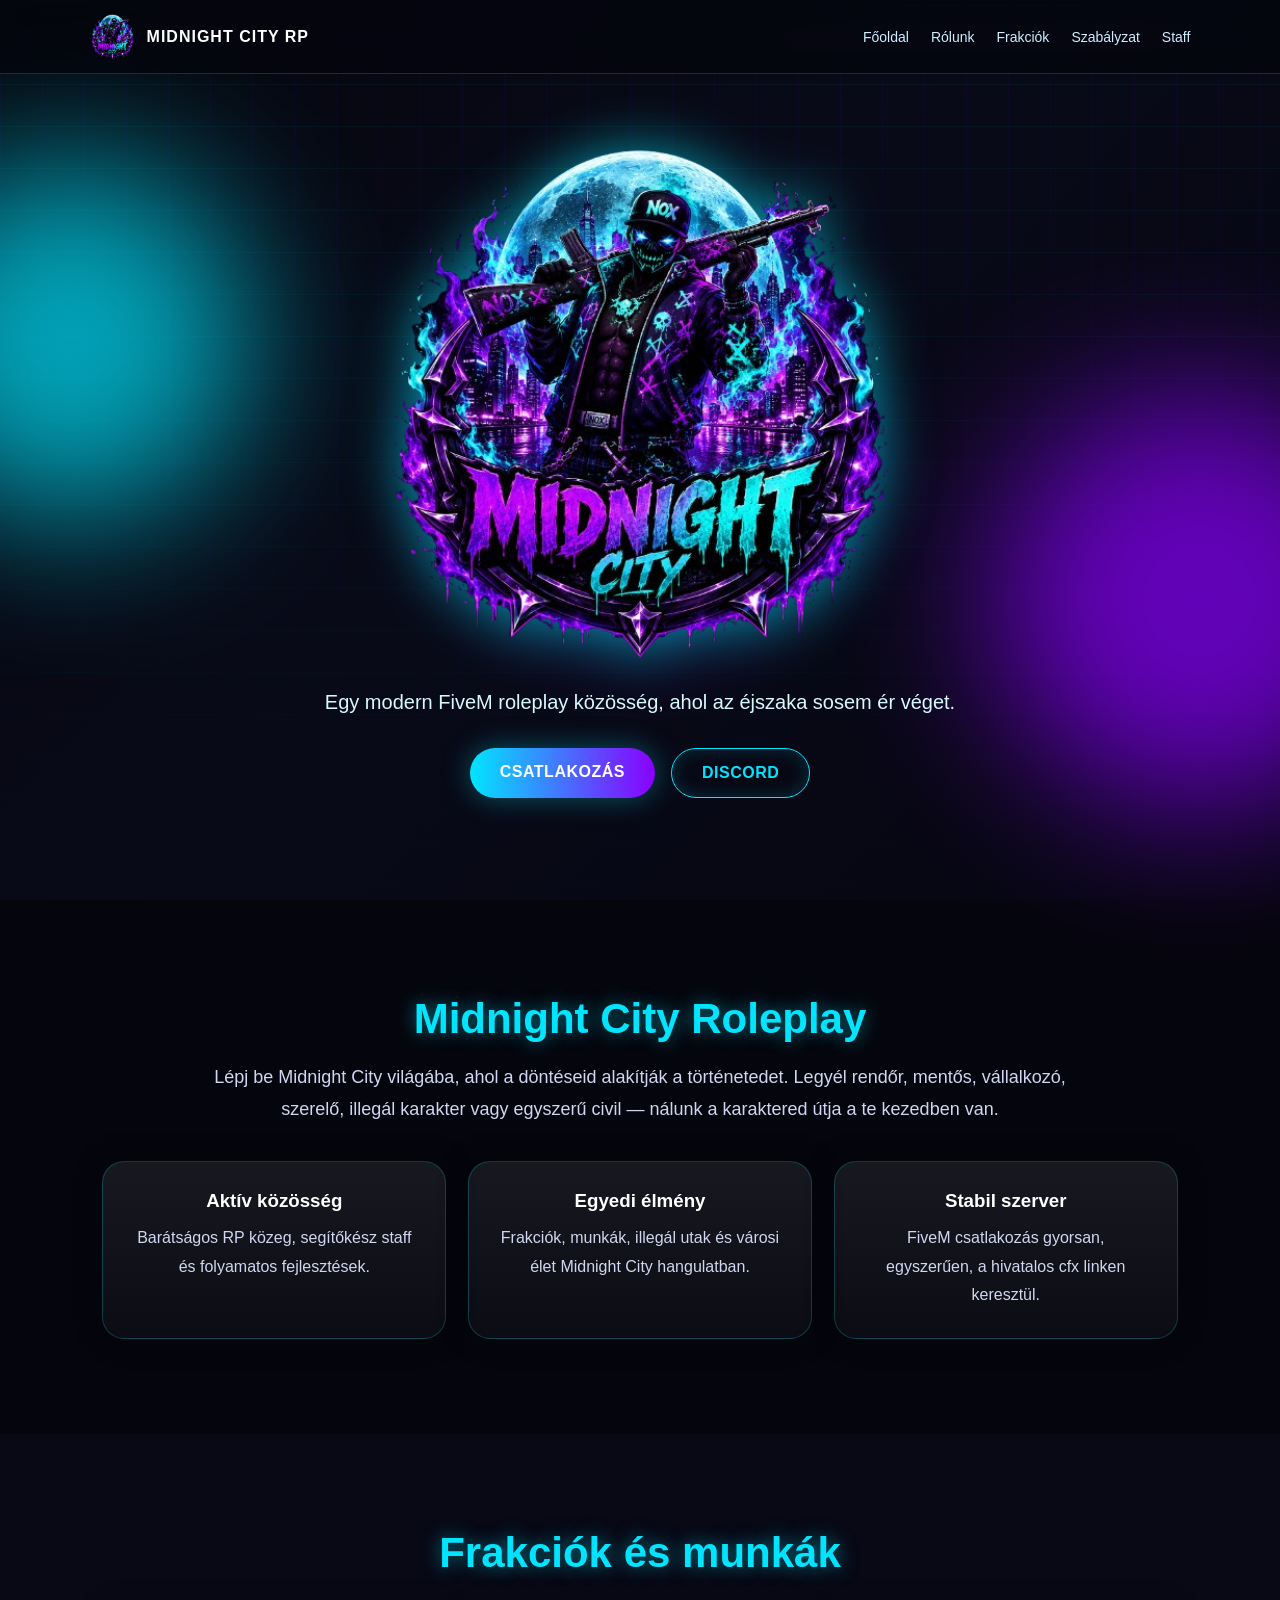
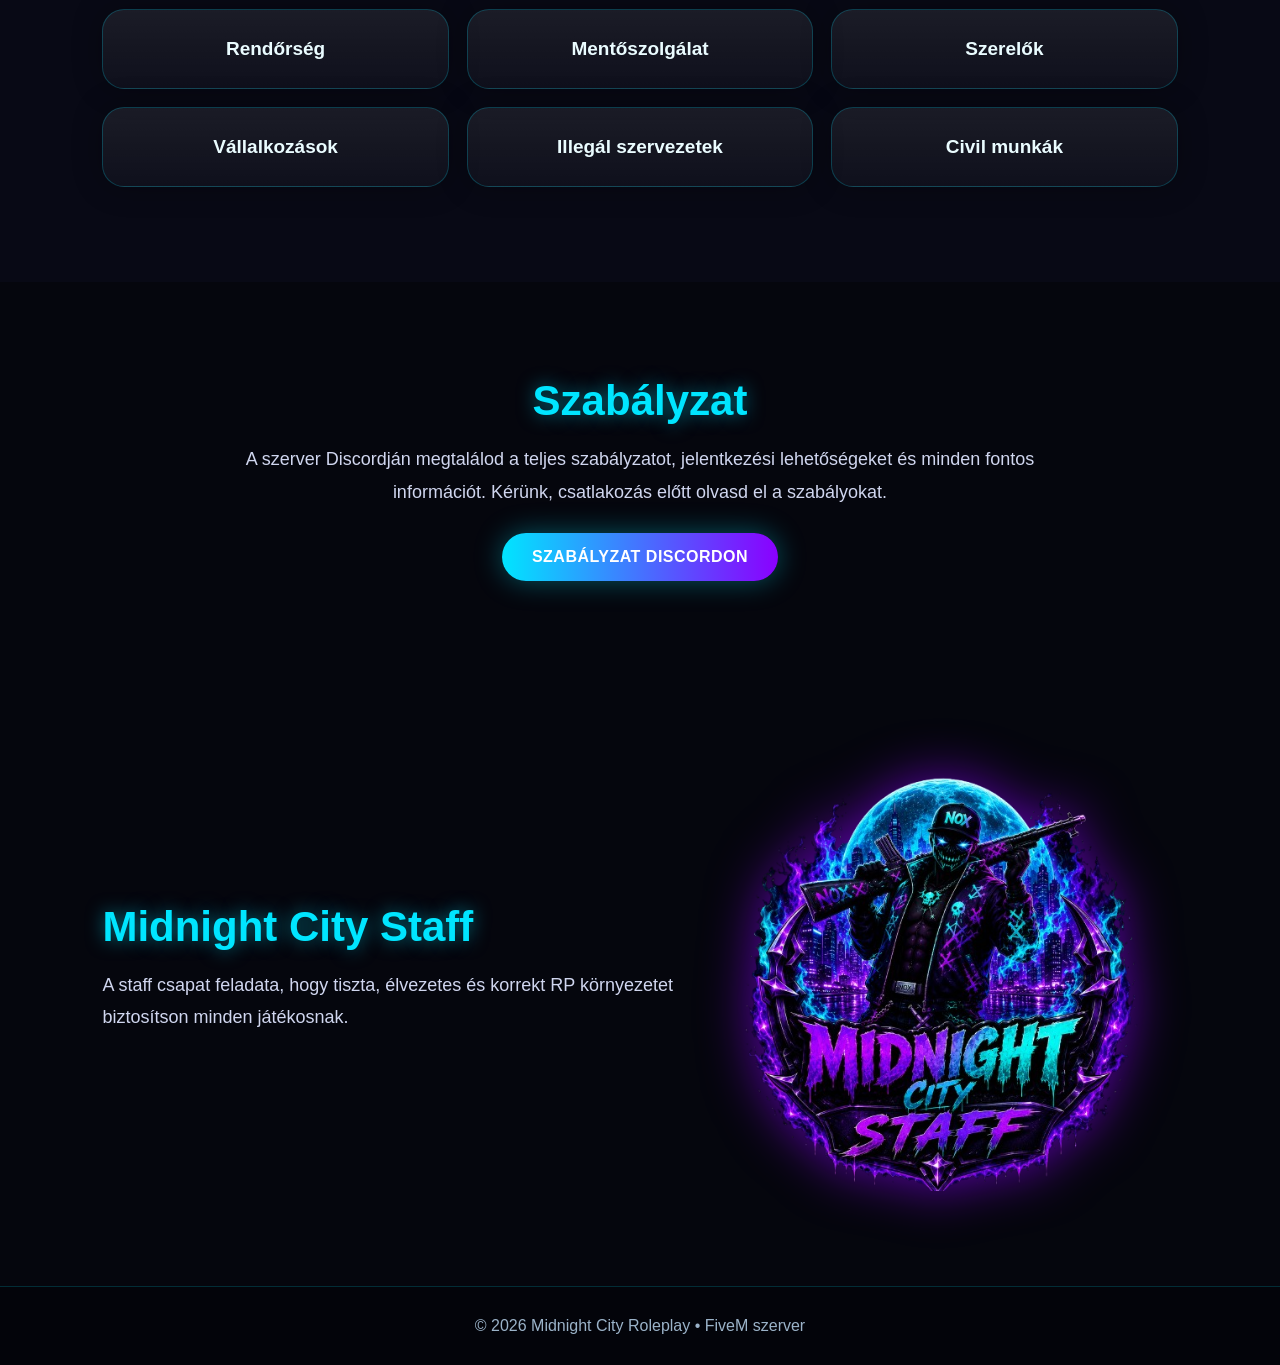
==== index.html @ 3f1c03b7 "Add files via upload" ====
<!DOCTYPE html>
<html lang="hu">
<head>
  <meta charset="UTF-8" />
  <meta name="viewport" content="width=device-width, initial-scale=1.0" />
  <title>Midnight City Roleplay</title>
  <link rel="stylesheet" href="style.css" />
</head>
<body>
  <header class="navbar">
    <div class="brand">
      <img src="assets/logo.png" alt="Midnight City logo" />
      <span>Midnight City RP</span>
    </div>
    <nav>
      <a href="#home">Főoldal</a>
      <a href="#about">Rólunk</a>
      <a href="#factions">Frakciók</a>
      <a href="#rules">Szabályzat</a>
      <a href="#staff">Staff</a>
    </nav>
  </header>

  <main>
    <section id="home" class="hero">
      <div class="glow glow-1"></div>
      <div class="glow glow-2"></div>
      <div class="hero-content">
        <img class="main-logo" src="assets/logo.png" alt="Midnight City" />
        <p class="tagline">Egy modern FiveM roleplay közösség, ahol az éjszaka sosem ér véget.</p>
        <div class="buttons">
          <a class="btn primary" href="https://cfx.re/join/pga8o6y" target="_blank">Csatlakozás</a>
          <a class="btn secondary" href="https://discord.gg/brA5VHSntq" target="_blank">Discord</a>
        </div>
      </div>
    </section>

    <section id="about" class="section">
      <h2>Midnight City Roleplay</h2>
      <p>
        Lépj be Midnight City világába, ahol a döntéseid alakítják a történetedet. Legyél rendőr,
        mentős, vállalkozó, szerelő, illegál karakter vagy egyszerű civil — nálunk a karaktered útja a te kezedben van.
      </p>
      <div class="cards">
        <div class="card"><h3>Aktív közösség</h3><p>Barátságos RP közeg, segítőkész staff és folyamatos fejlesztések.</p></div>
        <div class="card"><h3>Egyedi élmény</h3><p>Frakciók, munkák, illegál utak és városi élet Midnight City hangulatban.</p></div>
        <div class="card"><h3>Stabil szerver</h3><p>FiveM csatlakozás gyorsan, egyszerűen, a hivatalos cfx linken keresztül.</p></div>
      </div>
    </section>

    <section id="factions" class="section dark">
      <h2>Frakciók és munkák</h2>
      <div class="grid">
        <div class="tile">Rendőrség</div>
        <div class="tile">Mentőszolgálat</div>
        <div class="tile">Szerelők</div>
        <div class="tile">Vállalkozások</div>
        <div class="tile">Illegál szervezetek</div>
        <div class="tile">Civil munkák</div>
      </div>
    </section>

    <section id="rules" class="section">
      <h2>Szabályzat</h2>
      <p>
        A szerver Discordján megtalálod a teljes szabályzatot, jelentkezési lehetőségeket és minden fontos információt.
        Kérünk, csatlakozás előtt olvasd el a szabályokat.
      </p>
      <a class="btn primary" href="https://discord.gg/brA5VHSntq" target="_blank">Szabályzat Discordon</a>
    </section>

    <section id="staff" class="section staff">
      <div>
        <h2>Midnight City Staff</h2>
        <p>A staff csapat feladata, hogy tiszta, élvezetes és korrekt RP környezetet biztosítson minden játékosnak.</p>
      </div>
      <img src="assets/staff-logo.png" alt="Midnight City Staff logo" />
    </section>
  </main>

  <footer>
    <p>© 2026 Midnight City Roleplay • FiveM szerver</p>
  </footer>
</body>
</html>
---- style.css ----
*{box-sizing:border-box;margin:0;padding:0}html{scroll-behavior:smooth}body{font-family:Arial,Helvetica,sans-serif;background:#05060d;color:#fff;overflow-x:hidden}a{text-decoration:none;color:inherit}.navbar{position:fixed;top:0;left:0;width:100%;z-index:10;display:flex;justify-content:space-between;align-items:center;padding:14px 7%;background:rgba(5,6,13,.78);backdrop-filter:blur(14px);border-bottom:1px solid rgba(0,229,255,.22)}.brand{display:flex;align-items:center;gap:12px;font-weight:800;text-transform:uppercase;letter-spacing:1px}.brand img{width:45px;height:45px;object-fit:contain}.navbar nav{display:flex;gap:22px}.navbar nav a{font-size:14px;color:#cdefff;transition:.25s}.navbar nav a:hover{color:#00e5ff;text-shadow:0 0 12px #00e5ff}.hero{min-height:100vh;display:flex;align-items:center;justify-content:center;text-align:center;position:relative;padding:120px 20px 80px;background:radial-gradient(circle at center,rgba(103,0,255,.25),transparent 35%),linear-gradient(135deg,#05060d,#090a18 45%,#060611)}.hero:before{content:"";position:absolute;inset:0;background:linear-gradient(rgba(0,229,255,.06) 1px,transparent 1px),linear-gradient(90deg,rgba(147,0,255,.06) 1px,transparent 1px);background-size:42px 42px;mask-image:linear-gradient(to bottom,rgba(0,0,0,.9),rgba(0,0,0,.1));pointer-events:none}.glow{position:absolute;border-radius:50%;filter:blur(75px);opacity:.7}.glow-1{width:360px;height:360px;background:#00e5ff;left:-110px;top:160px}.glow-2{width:420px;height:420px;background:#8a00ff;right:-130px;bottom:90px}.hero-content{position:relative;z-index:1;max-width:850px}.main-logo{width:min(520px,90vw);filter:drop-shadow(0 0 28px rgba(0,229,255,.65));animation:float 4s ease-in-out infinite}.tagline{margin:20px auto 30px;max-width:690px;color:#d8f8ff;font-size:20px;line-height:1.6}.buttons{display:flex;justify-content:center;gap:16px;flex-wrap:wrap}.btn{display:inline-block;padding:15px 30px;border-radius:999px;font-weight:800;letter-spacing:.5px;text-transform:uppercase;transition:.25s}.primary{background:linear-gradient(90deg,#00e5ff,#8a00ff);box-shadow:0 0 28px rgba(0,229,255,.35)}.secondary{border:1px solid #00e5ff;color:#00e5ff;box-shadow:inset 0 0 18px rgba(0,229,255,.18)}.btn:hover{transform:translateY(-3px) scale(1.03)}.section{padding:95px 8%;text-align:center}.section h2{font-size:42px;margin-bottom:18px;color:#00e5ff;text-shadow:0 0 18px rgba(0,229,255,.5)}.section p{max-width:880px;margin:0 auto 25px;color:#d0d6ef;line-height:1.8;font-size:18px}.dark{background:#080915}.cards{display:grid;grid-template-columns:repeat(3,1fr);gap:22px;margin-top:35px}.card,.tile{background:linear-gradient(180deg,rgba(255,255,255,.08),rgba(255,255,255,.03));border:1px solid rgba(0,229,255,.22);border-radius:22px;padding:28px;box-shadow:0 0 30px rgba(0,0,0,.3)}.card h3{color:#fff;margin-bottom:12px}.card p{font-size:16px;margin:0}.grid{display:grid;grid-template-columns:repeat(3,1fr);gap:18px;margin-top:32px}.tile{font-weight:800;color:#eafcff;font-size:19px}.staff{display:grid;grid-template-columns:1.1fr .9fr;align-items:center;gap:35px;text-align:left}.staff h2,.staff p{text-align:left;margin-left:0}.staff img{width:min(420px,90vw);justify-self:center;filter:drop-shadow(0 0 26px rgba(138,0,255,.65))}footer{text-align:center;padding:30px;color:#9bb3c9;background:#03040a;border-top:1px solid rgba(0,229,255,.18)}@keyframes float{0%,100%{transform:translateY(0)}50%{transform:translateY(-12px)}}@media(max-width:850px){.navbar{padding:12px 5%;align-items:flex-start}.navbar nav{display:none}.cards,.grid,.staff{grid-template-columns:1fr}.staff{text-align:center}.staff h2,.staff p{text-align:center}.section h2{font-size:32px}.tagline{font-size:17px}}
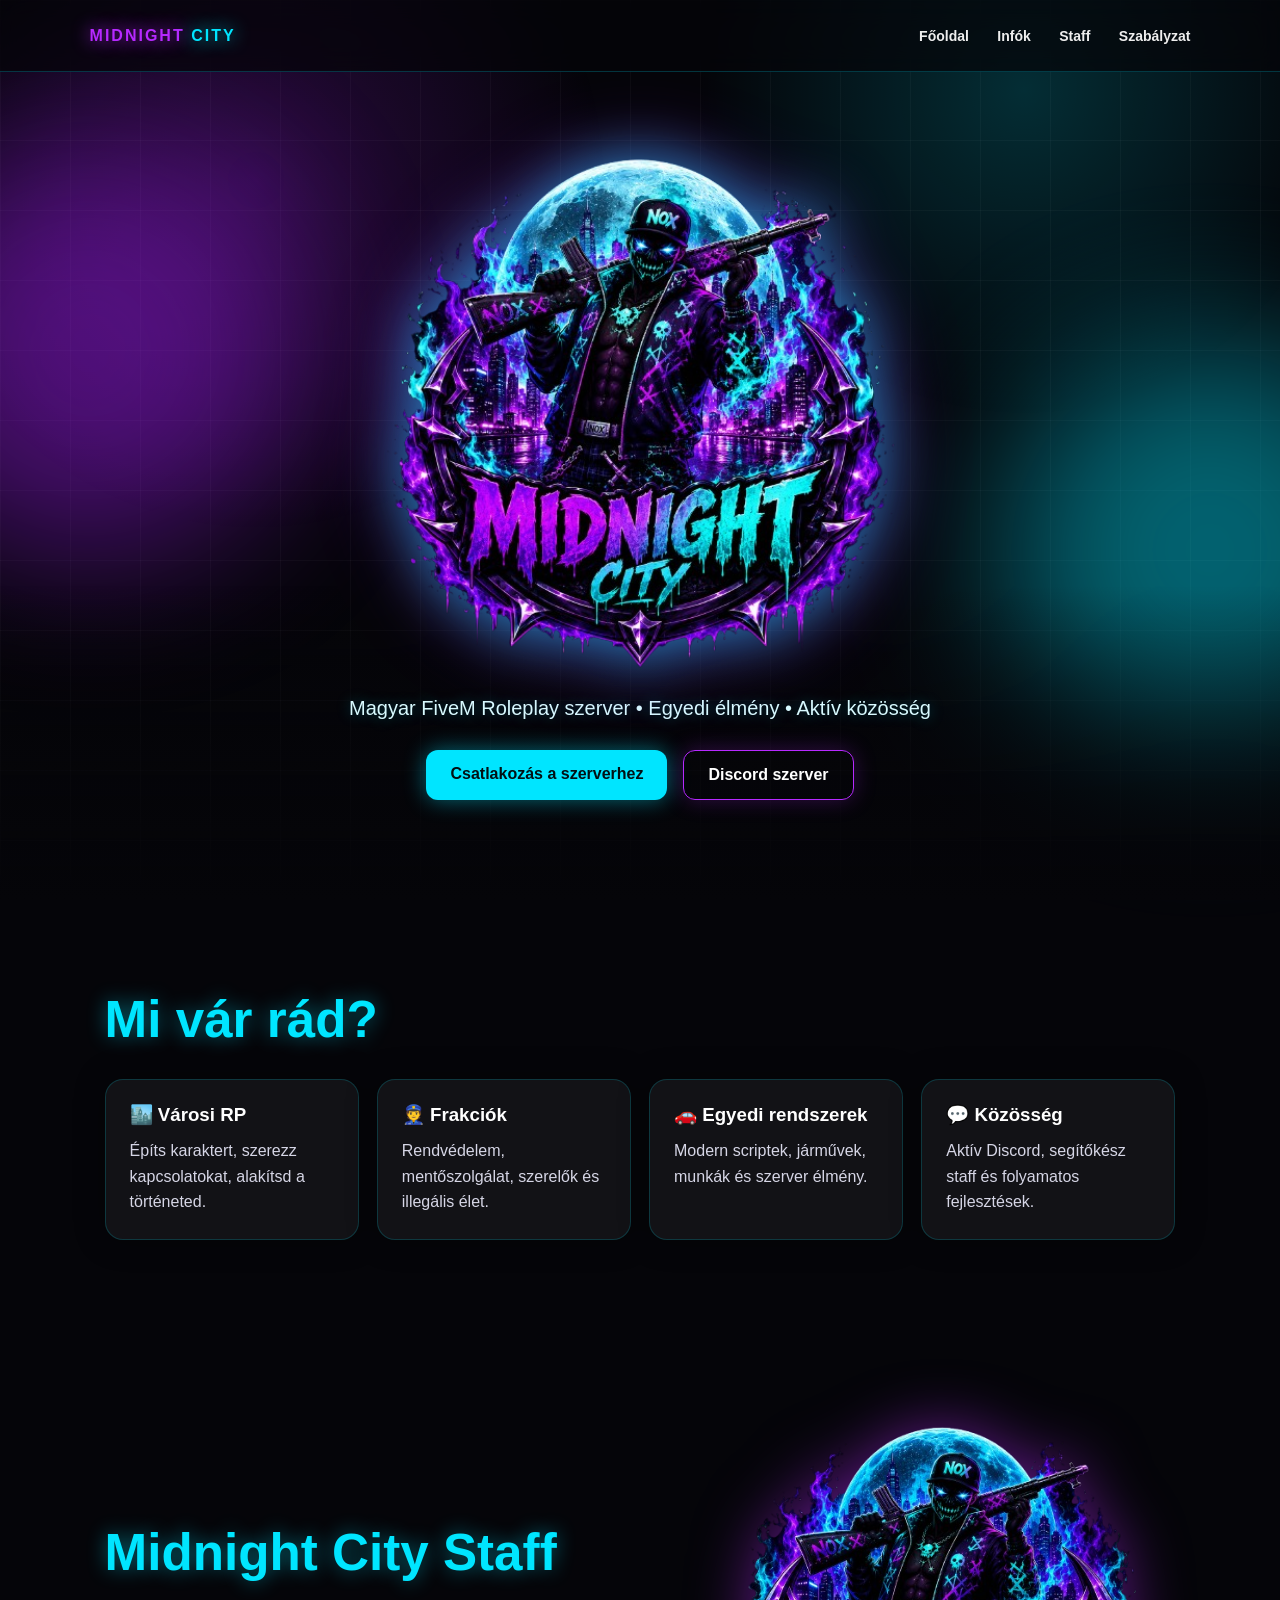
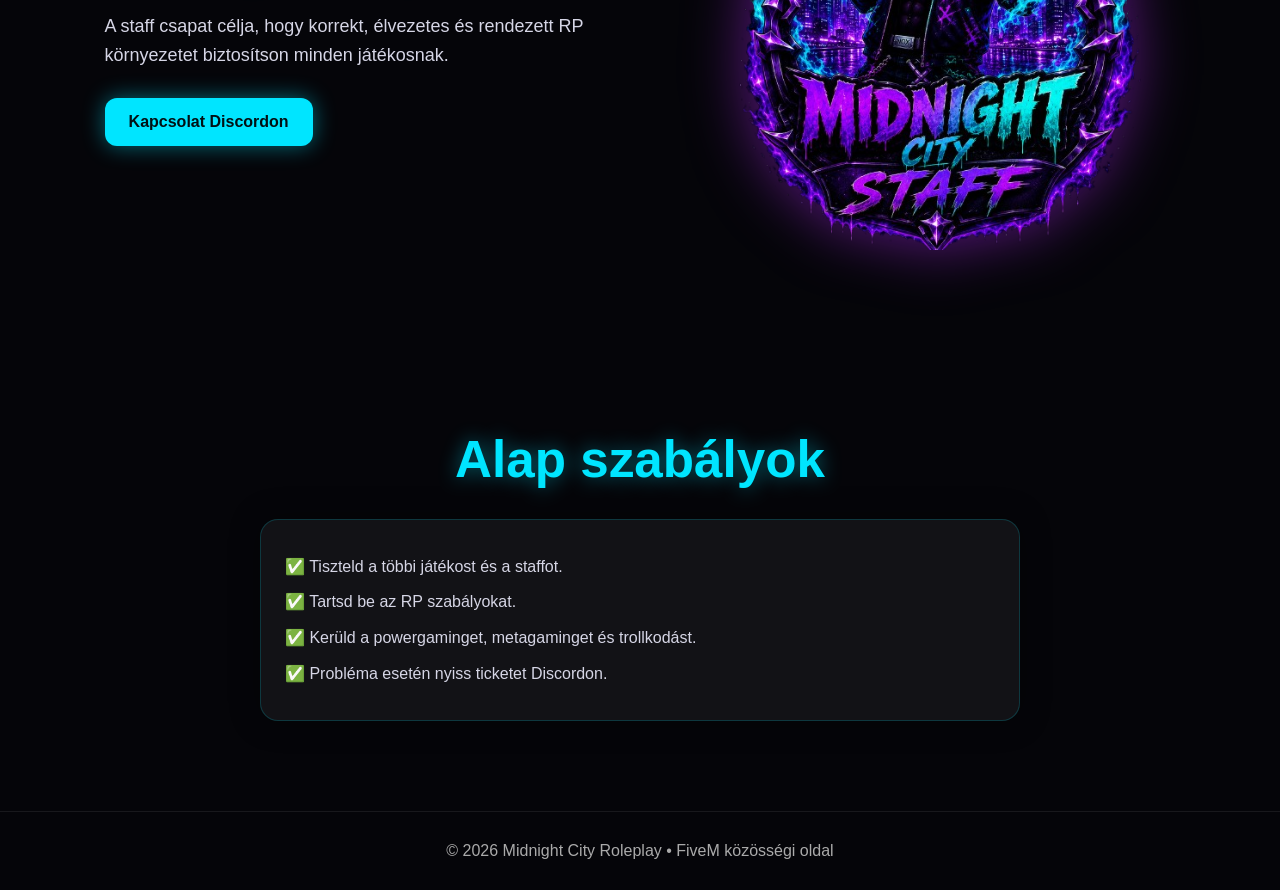
==== commit 66319deb: "Add files via upload" ====
--- a/index.html
+++ b/index.html
@@ -8,78 +8,60 @@
 </head>
 <body>
   <header class="navbar">
-    <div class="brand">
-      <img src="assets/logo.png" alt="Midnight City logo" />
-      <span>Midnight City RP</span>
-    </div>
+    <div class="brand">MIDNIGHT <span>CITY</span></div>
     <nav>
       <a href="#home">Főoldal</a>
-      <a href="#about">Rólunk</a>
-      <a href="#factions">Frakciók</a>
+      <a href="#features">Infók</a>
+      <a href="#staff">Staff</a>
       <a href="#rules">Szabályzat</a>
-      <a href="#staff">Staff</a>
     </nav>
   </header>
 
-  <main>
-    <section id="home" class="hero">
-      <div class="glow glow-1"></div>
-      <div class="glow glow-2"></div>
-      <div class="hero-content">
-        <img class="main-logo" src="assets/logo.png" alt="Midnight City" />
-        <p class="tagline">Egy modern FiveM roleplay közösség, ahol az éjszaka sosem ér véget.</p>
-        <div class="buttons">
-          <a class="btn primary" href="https://cfx.re/join/pga8o6y" target="_blank">Csatlakozás</a>
-          <a class="btn secondary" href="https://discord.gg/brA5VHSntq" target="_blank">Discord</a>
-        </div>
+  <section id="home" class="hero">
+    <div class="glow glow-1"></div>
+    <div class="glow glow-2"></div>
+
+    <div class="hero-content">
+      <img src="assets/logo.png" alt="Midnight City Logo" class="main-logo" />
+      <p class="subtitle">Magyar FiveM Roleplay szerver • Egyedi élmény • Aktív közösség</p>
+      <div class="buttons">
+        <a class="btn primary" href="https://cfx.re/join/pga8o6y" target="_blank">Csatlakozás a szerverhez</a>
+        <a class="btn secondary" href="https://discord.gg/brA5VHSntq" target="_blank">Discord szerver</a>
       </div>
-    </section>
+    </div>
+  </section>
 
-    <section id="about" class="section">
-      <h2>Midnight City Roleplay</h2>
-      <p>
-        Lépj be Midnight City világába, ahol a döntéseid alakítják a történetedet. Legyél rendőr,
-        mentős, vállalkozó, szerelő, illegál karakter vagy egyszerű civil — nálunk a karaktered útja a te kezedben van.
-      </p>
-      <div class="cards">
-        <div class="card"><h3>Aktív közösség</h3><p>Barátságos RP közeg, segítőkész staff és folyamatos fejlesztések.</p></div>
-        <div class="card"><h3>Egyedi élmény</h3><p>Frakciók, munkák, illegál utak és városi élet Midnight City hangulatban.</p></div>
-        <div class="card"><h3>Stabil szerver</h3><p>FiveM csatlakozás gyorsan, egyszerűen, a hivatalos cfx linken keresztül.</p></div>
-      </div>
-    </section>
+  <section id="features" class="section">
+    <h2>Mi vár rád?</h2>
+    <div class="cards">
+      <div class="card"><h3>🏙️ Városi RP</h3><p>Építs karaktert, szerezz kapcsolatokat, alakítsd a történeted.</p></div>
+      <div class="card"><h3>👮 Frakciók</h3><p>Rendvédelem, mentőszolgálat, szerelők és illegális élet.</p></div>
+      <div class="card"><h3>🚗 Egyedi rendszerek</h3><p>Modern scriptek, járművek, munkák és szerver élmény.</p></div>
+      <div class="card"><h3>💬 Közösség</h3><p>Aktív Discord, segítőkész staff és folyamatos fejlesztések.</p></div>
+    </div>
+  </section>
 
-    <section id="factions" class="section dark">
-      <h2>Frakciók és munkák</h2>
-      <div class="grid">
-        <div class="tile">Rendőrség</div>
-        <div class="tile">Mentőszolgálat</div>
-        <div class="tile">Szerelők</div>
-        <div class="tile">Vállalkozások</div>
-        <div class="tile">Illegál szervezetek</div>
-        <div class="tile">Civil munkák</div>
-      </div>
-    </section>
+  <section id="staff" class="section staff-section">
+    <div>
+      <h2>Midnight City Staff</h2>
+      <p>A staff csapat célja, hogy korrekt, élvezetes és rendezett RP környezetet biztosítson minden játékosnak.</p>
+      <a class="btn primary" href="https://discord.gg/brA5VHSntq" target="_blank">Kapcsolat Discordon</a>
+    </div>
+    <img src="assets/staff-logo.png" alt="Midnight City Staff Logo" class="staff-logo" />
+  </section>
 
-    <section id="rules" class="section">
-      <h2>Szabályzat</h2>
-      <p>
-        A szerver Discordján megtalálod a teljes szabályzatot, jelentkezési lehetőségeket és minden fontos információt.
-        Kérünk, csatlakozás előtt olvasd el a szabályokat.
-      </p>
-      <a class="btn primary" href="https://discord.gg/brA5VHSntq" target="_blank">Szabályzat Discordon</a>
-    </section>
-
-    <section id="staff" class="section staff">
-      <div>
-        <h2>Midnight City Staff</h2>
-        <p>A staff csapat feladata, hogy tiszta, élvezetes és korrekt RP környezetet biztosítson minden játékosnak.</p>
-      </div>
-      <img src="assets/staff-logo.png" alt="Midnight City Staff logo" />
-    </section>
-  </main>
+  <section id="rules" class="section rules">
+    <h2>Alap szabályok</h2>
+    <div class="rule-list">
+      <p>✅ Tiszteld a többi játékost és a staffot.</p>
+      <p>✅ Tartsd be az RP szabályokat.</p>
+      <p>✅ Kerüld a powergaminget, metagaminget és trollkodást.</p>
+      <p>✅ Probléma esetén nyiss ticketet Discordon.</p>
+    </div>
+  </section>
 
   <footer>
-    <p>© 2026 Midnight City Roleplay • FiveM szerver</p>
+    <p>© 2026 Midnight City Roleplay • FiveM közösségi oldal</p>
   </footer>
 </body>
 </html>
--- a/style.css
+++ b/style.css
@@ -1 +1,146 @@
-*{box-sizing:border-box;margin:0;padding:0}html{scroll-behavior:smooth}body{font-family:Arial,Helvetica,sans-serif;background:#05060d;color:#fff;overflow-x:hidden}a{text-decoration:none;color:inherit}.navbar{position:fixed;top:0;left:0;width:100%;z-index:10;display:flex;justify-content:space-between;align-items:center;padding:14px 7%;background:rgba(5,6,13,.78);backdrop-filter:blur(14px);border-bottom:1px solid rgba(0,229,255,.22)}.brand{display:flex;align-items:center;gap:12px;font-weight:800;text-transform:uppercase;letter-spacing:1px}.brand img{width:45px;height:45px;object-fit:contain}.navbar nav{display:flex;gap:22px}.navbar nav a{font-size:14px;color:#cdefff;transition:.25s}.navbar nav a:hover{color:#00e5ff;text-shadow:0 0 12px #00e5ff}.hero{min-height:100vh;display:flex;align-items:center;justify-content:center;text-align:center;position:relative;padding:120px 20px 80px;background:radial-gradient(circle at center,rgba(103,0,255,.25),transparent 35%),linear-gradient(135deg,#05060d,#090a18 45%,#060611)}.hero:before{content:"";position:absolute;inset:0;background:linear-gradient(rgba(0,229,255,.06) 1px,transparent 1px),linear-gradient(90deg,rgba(147,0,255,.06) 1px,transparent 1px);background-size:42px 42px;mask-image:linear-gradient(to bottom,rgba(0,0,0,.9),rgba(0,0,0,.1));pointer-events:none}.glow{position:absolute;border-radius:50%;filter:blur(75px);opacity:.7}.glow-1{width:360px;height:360px;background:#00e5ff;left:-110px;top:160px}.glow-2{width:420px;height:420px;background:#8a00ff;right:-130px;bottom:90px}.hero-content{position:relative;z-index:1;max-width:850px}.main-logo{width:min(520px,90vw);filter:drop-shadow(0 0 28px rgba(0,229,255,.65));animation:float 4s ease-in-out infinite}.tagline{margin:20px auto 30px;max-width:690px;color:#d8f8ff;font-size:20px;line-height:1.6}.buttons{display:flex;justify-content:center;gap:16px;flex-wrap:wrap}.btn{display:inline-block;padding:15px 30px;border-radius:999px;font-weight:800;letter-spacing:.5px;text-transform:uppercase;transition:.25s}.primary{background:linear-gradient(90deg,#00e5ff,#8a00ff);box-shadow:0 0 28px rgba(0,229,255,.35)}.secondary{border:1px solid #00e5ff;color:#00e5ff;box-shadow:inset 0 0 18px rgba(0,229,255,.18)}.btn:hover{transform:translateY(-3px) scale(1.03)}.section{padding:95px 8%;text-align:center}.section h2{font-size:42px;margin-bottom:18px;color:#00e5ff;text-shadow:0 0 18px rgba(0,229,255,.5)}.section p{max-width:880px;margin:0 auto 25px;color:#d0d6ef;line-height:1.8;font-size:18px}.dark{background:#080915}.cards{display:grid;grid-template-columns:repeat(3,1fr);gap:22px;margin-top:35px}.card,.tile{background:linear-gradient(180deg,rgba(255,255,255,.08),rgba(255,255,255,.03));border:1px solid rgba(0,229,255,.22);border-radius:22px;padding:28px;box-shadow:0 0 30px rgba(0,0,0,.3)}.card h3{color:#fff;margin-bottom:12px}.card p{font-size:16px;margin:0}.grid{display:grid;grid-template-columns:repeat(3,1fr);gap:18px;margin-top:32px}.tile{font-weight:800;color:#eafcff;font-size:19px}.staff{display:grid;grid-template-columns:1.1fr .9fr;align-items:center;gap:35px;text-align:left}.staff h2,.staff p{text-align:left;margin-left:0}.staff img{width:min(420px,90vw);justify-self:center;filter:drop-shadow(0 0 26px rgba(138,0,255,.65))}footer{text-align:center;padding:30px;color:#9bb3c9;background:#03040a;border-top:1px solid rgba(0,229,255,.18)}@keyframes float{0%,100%{transform:translateY(0)}50%{transform:translateY(-12px)}}@media(max-width:850px){.navbar{padding:12px 5%;align-items:flex-start}.navbar nav{display:none}.cards,.grid,.staff{grid-template-columns:1fr}.staff{text-align:center}.staff h2,.staff p{text-align:center}.section h2{font-size:32px}.tagline{font-size:17px}}
+* { box-sizing: border-box; margin: 0; padding: 0; }
+html { scroll-behavior: smooth; }
+body {
+  font-family: Arial, Helvetica, sans-serif;
+  background: #050509;
+  color: #fff;
+  overflow-x: hidden;
+}
+body::before {
+  content: "";
+  position: fixed;
+  inset: 0;
+  background:
+    radial-gradient(circle at 20% 20%, rgba(169, 30, 255, .22), transparent 28%),
+    radial-gradient(circle at 80% 10%, rgba(0, 229, 255, .18), transparent 25%),
+    linear-gradient(rgba(255,255,255,.03) 1px, transparent 1px),
+    linear-gradient(90deg, rgba(255,255,255,.03) 1px, transparent 1px);
+  background-size: auto, auto, 70px 70px, 70px 70px;
+  pointer-events: none;
+  z-index: -2;
+}
+.navbar {
+  position: fixed;
+  top: 0;
+  width: 100%;
+  height: 72px;
+  padding: 0 7%;
+  display: flex;
+  align-items: center;
+  justify-content: space-between;
+  background: rgba(5, 5, 9, .72);
+  backdrop-filter: blur(14px);
+  border-bottom: 1px solid rgba(0, 229, 255, .22);
+  z-index: 10;
+}
+.brand { font-weight: 900; letter-spacing: 2px; color: #b629ff; text-shadow: 0 0 18px #b629ff; }
+.brand span { color: #00e5ff; text-shadow: 0 0 18px #00e5ff; }
+nav a {
+  color: #eee;
+  text-decoration: none;
+  margin-left: 24px;
+  font-weight: 700;
+  font-size: 14px;
+}
+nav a:hover { color: #00e5ff; }
+.hero {
+  min-height: 100vh;
+  display: flex;
+  align-items: center;
+  justify-content: center;
+  text-align: center;
+  padding: 110px 20px 60px;
+  position: relative;
+}
+.hero::after {
+  content: "";
+  position: absolute;
+  inset: 0;
+  background: linear-gradient(to bottom, transparent 65%, #050509 100%);
+  z-index: -1;
+}
+.glow { position: absolute; width: 420px; height: 420px; border-radius: 50%; filter: blur(80px); opacity: .42; z-index: -1; }
+.glow-1 { background: #a91eff; left: -120px; top: 140px; }
+.glow-2 { background: #00e5ff; right: -140px; bottom: 140px; }
+.main-logo {
+  width: min(520px, 88vw);
+  filter: drop-shadow(0 0 28px rgba(0,229,255,.55)) drop-shadow(0 0 35px rgba(169,30,255,.45));
+  animation: float 4s ease-in-out infinite;
+}
+@keyframes float { 0%,100% { transform: translateY(0); } 50% { transform: translateY(-14px); } }
+.subtitle {
+  margin: 22px auto 30px;
+  max-width: 760px;
+  font-size: 20px;
+  color: #d8faff;
+  text-shadow: 0 0 14px rgba(0,229,255,.35);
+}
+.buttons { display: flex; gap: 16px; justify-content: center; flex-wrap: wrap; }
+.btn {
+  display: inline-block;
+  padding: 15px 24px;
+  border-radius: 12px;
+  text-decoration: none;
+  font-weight: 900;
+  transition: .25s;
+}
+.primary { background: #00e5ff; color: #021014; box-shadow: 0 0 22px rgba(0,229,255,.45); }
+.secondary { background: transparent; color: #fff; border: 1px solid #b629ff; box-shadow: 0 0 22px rgba(182,41,255,.25); }
+.btn:hover { transform: translateY(-4px) scale(1.03); }
+.section {
+  padding: 90px 7%;
+  max-width: 1250px;
+  margin: auto;
+}
+h2 {
+  font-size: clamp(32px, 4vw, 52px);
+  margin-bottom: 30px;
+  color: #00e5ff;
+  text-shadow: 0 0 20px rgba(0,229,255,.45);
+}
+.cards {
+  display: grid;
+  grid-template-columns: repeat(4, 1fr);
+  gap: 18px;
+}
+.card, .rule-list {
+  background: rgba(255,255,255,.055);
+  border: 1px solid rgba(0,229,255,.18);
+  border-radius: 18px;
+  padding: 24px;
+  box-shadow: 0 0 30px rgba(0,0,0,.35);
+}
+.card h3 { margin-bottom: 12px; color: #fff; }
+.card p, .staff-section p, .rule-list p { color: #d6d6e6; line-height: 1.6; }
+.staff-section {
+  display: grid;
+  grid-template-columns: 1.1fr .9fr;
+  align-items: center;
+  gap: 40px;
+}
+.staff-section p { margin-bottom: 28px; font-size: 18px; }
+.staff-logo {
+  width: min(430px, 90vw);
+  justify-self: center;
+  filter: drop-shadow(0 0 30px rgba(182,41,255,.5));
+}
+.rules { text-align: center; }
+.rule-list { text-align: left; max-width: 760px; margin: auto; }
+.rule-list p { margin: 10px 0; }
+footer {
+  padding: 30px;
+  text-align: center;
+  color: #aaa;
+  border-top: 1px solid rgba(255,255,255,.08);
+}
+@media (max-width: 900px) {
+  .navbar { height: auto; padding: 18px 5%; flex-direction: column; gap: 10px; }
+  nav a { margin: 0 8px; font-size: 13px; }
+  .cards { grid-template-columns: 1fr 1fr; }
+  .staff-section { grid-template-columns: 1fr; text-align: center; }
+}
+@media (max-width: 560px) {
+  .cards { grid-template-columns: 1fr; }
+  .subtitle { font-size: 16px; }
+  .section { padding: 70px 5%; }
+}
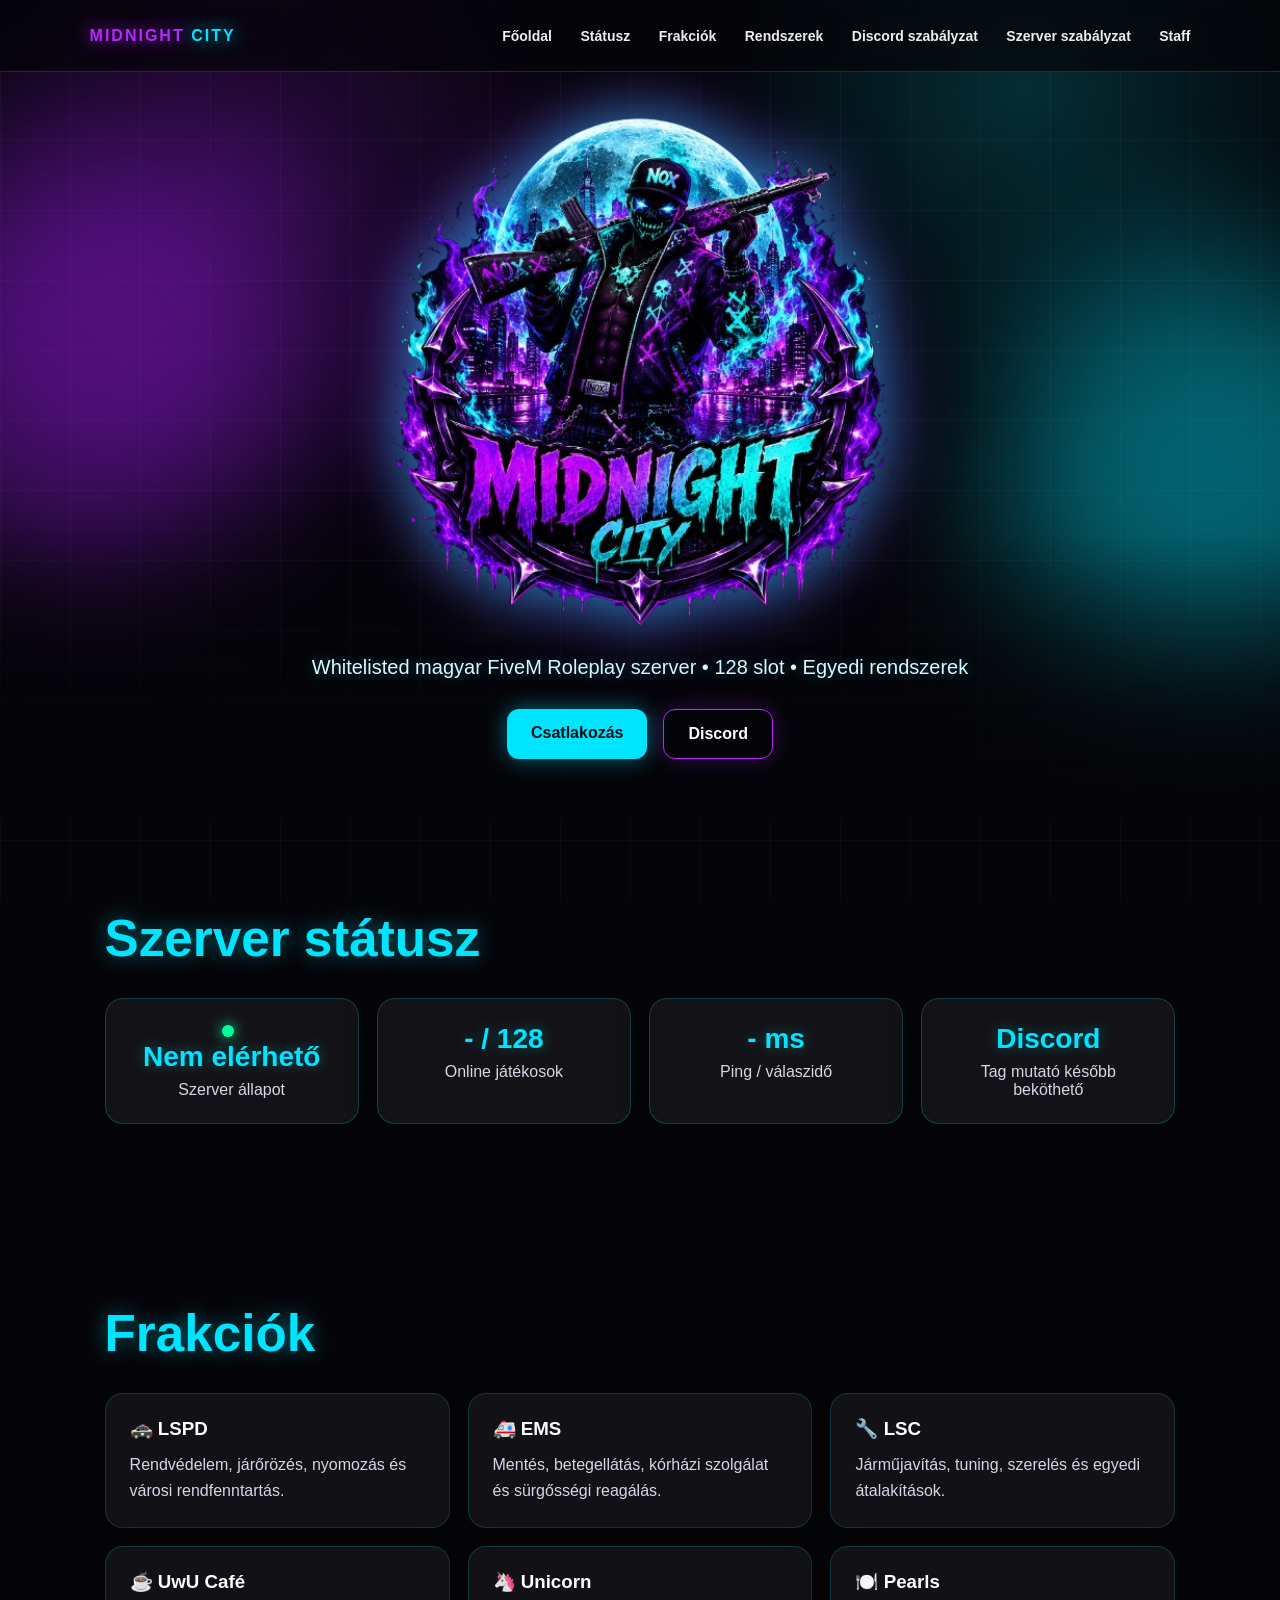
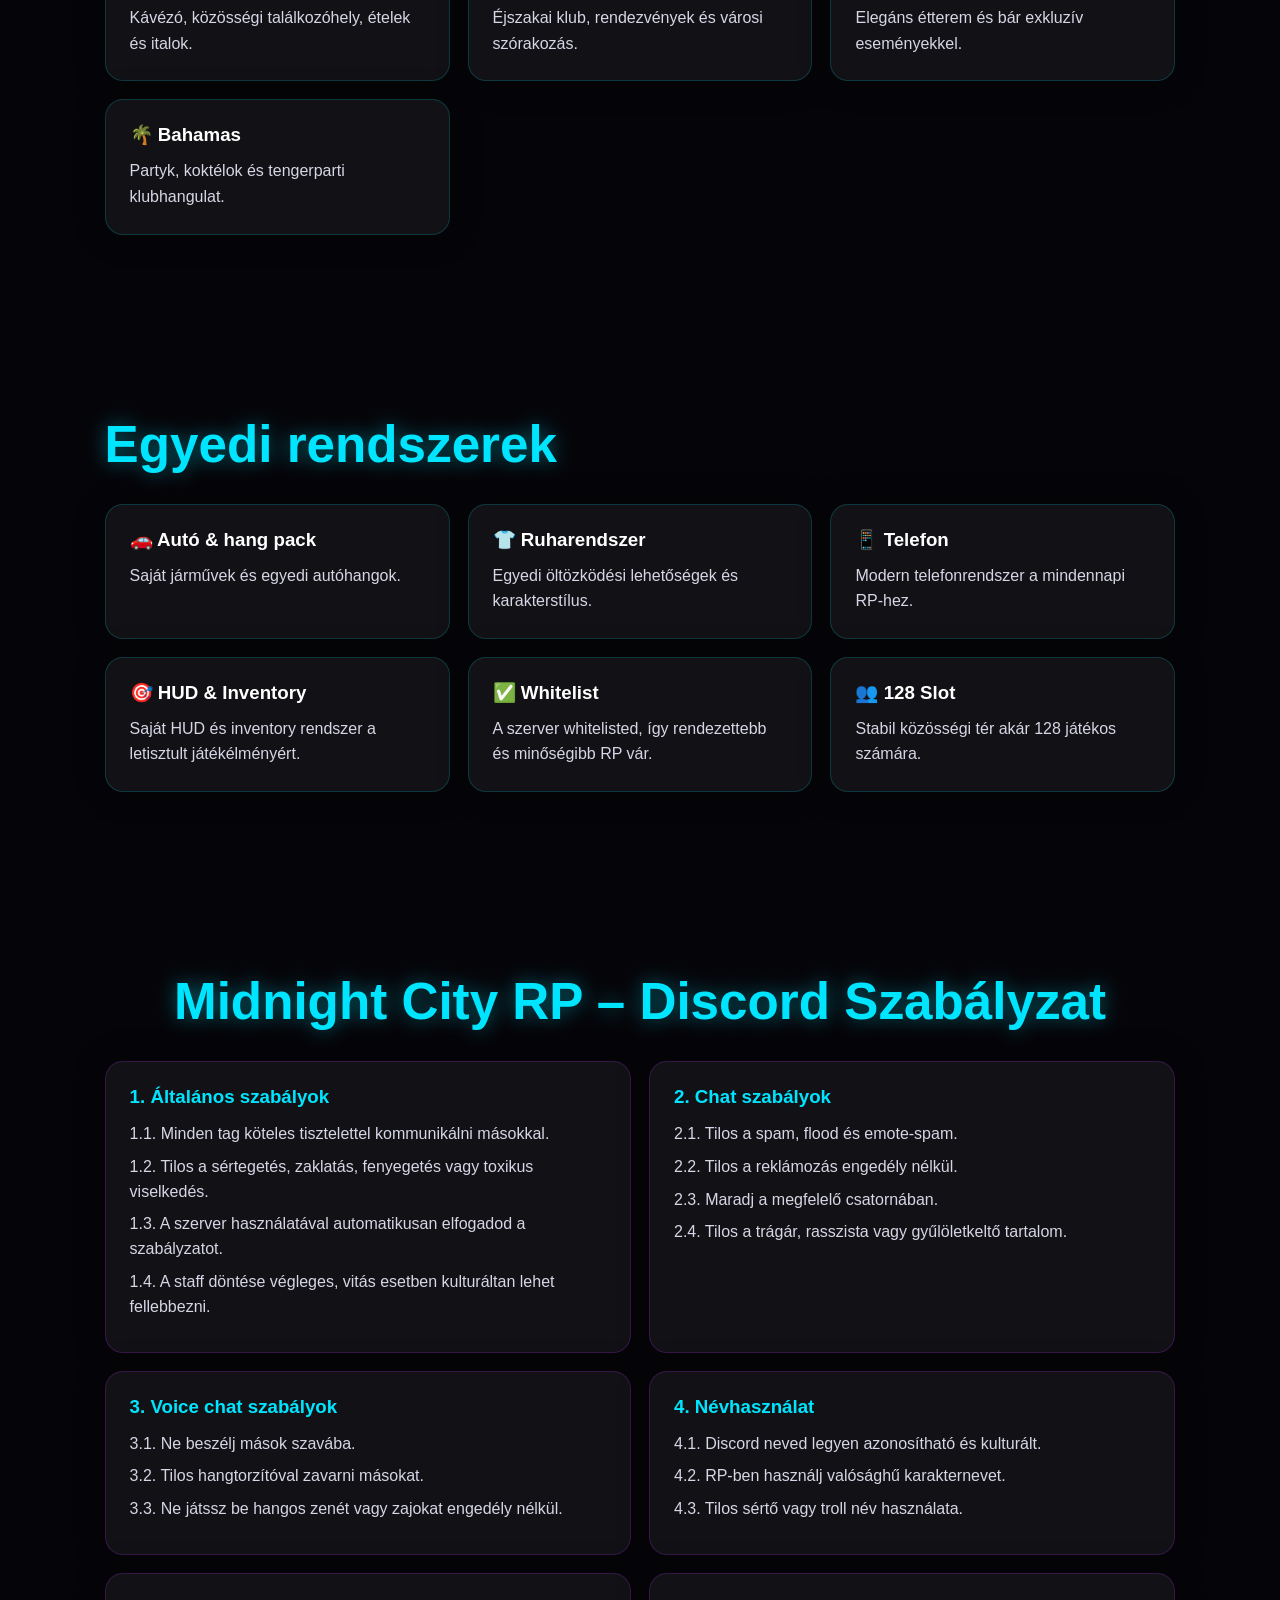
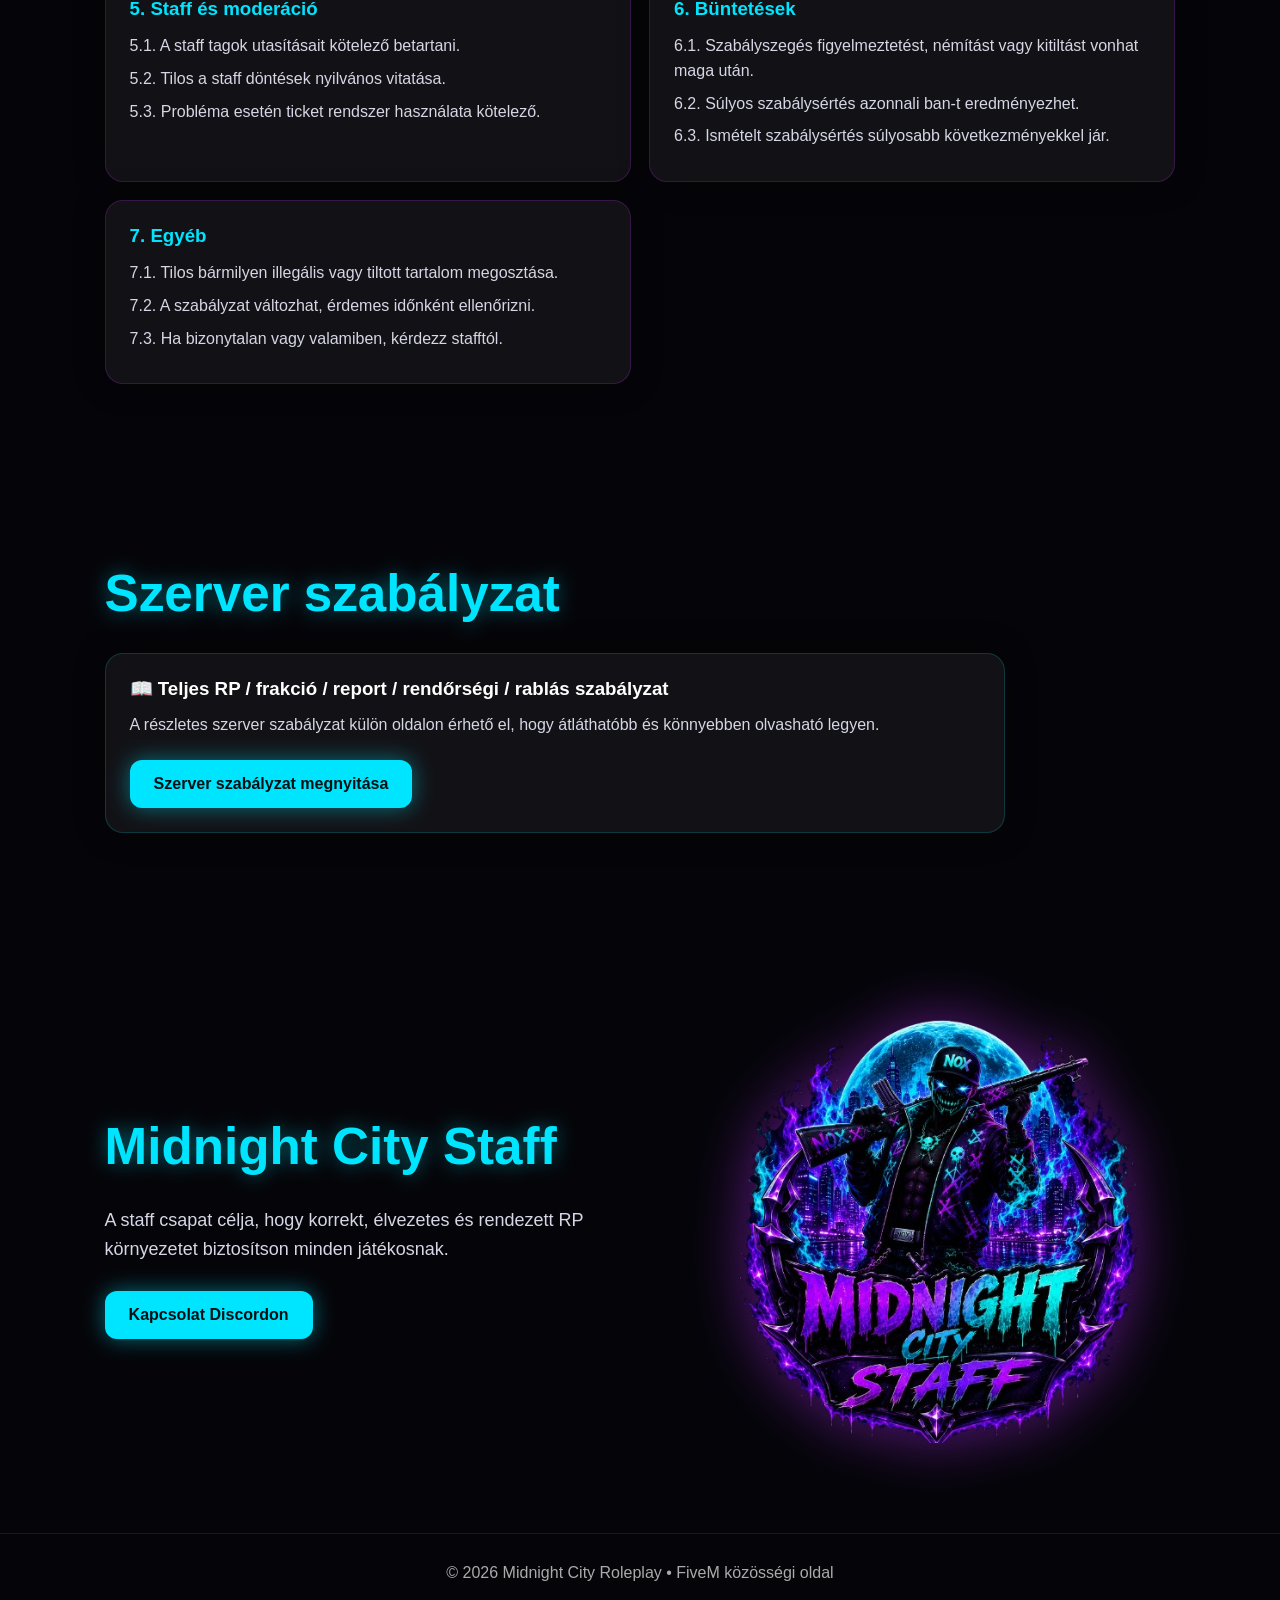
==== commit 5da0e6f7: "Add files via upload" ====
--- a/index.html
+++ b/index.html
@@ -11,33 +11,82 @@
     <div class="brand">MIDNIGHT <span>CITY</span></div>
     <nav>
       <a href="#home">Főoldal</a>
-      <a href="#features">Infók</a>
+      <a href="#status">Státusz</a>
+      <a href="#factions">Frakciók</a>
+      <a href="#systems">Rendszerek</a>
+      <a href="#rules">Discord szabályzat</a>
+      <a href="szabalyzat.html">Szerver szabályzat</a>
       <a href="#staff">Staff</a>
-      <a href="#rules">Szabályzat</a>
     </nav>
   </header>
 
-  <section id="home" class="hero">
+  <section id="home" class="hero compact-hero">
     <div class="glow glow-1"></div>
     <div class="glow glow-2"></div>
-
     <div class="hero-content">
       <img src="assets/logo.png" alt="Midnight City Logo" class="main-logo" />
-      <p class="subtitle">Magyar FiveM Roleplay szerver • Egyedi élmény • Aktív közösség</p>
+      <p class="subtitle">Whitelisted magyar FiveM Roleplay szerver • 128 slot • Egyedi rendszerek</p>
       <div class="buttons">
-        <a class="btn primary" href="https://cfx.re/join/pga8o6y" target="_blank">Csatlakozás a szerverhez</a>
-        <a class="btn secondary" href="https://discord.gg/brA5VHSntq" target="_blank">Discord szerver</a>
+        <a class="btn primary" href="https://cfx.re/join/pga8o6y" target="_blank">Csatlakozás</a>
+        <a class="btn secondary" href="https://discord.gg/brA5VHSntq" target="_blank">Discord</a>
       </div>
     </div>
   </section>
 
-  <section id="features" class="section">
-    <h2>Mi vár rád?</h2>
-    <div class="cards">
-      <div class="card"><h3>🏙️ Városi RP</h3><p>Építs karaktert, szerezz kapcsolatokat, alakítsd a történeted.</p></div>
-      <div class="card"><h3>👮 Frakciók</h3><p>Rendvédelem, mentőszolgálat, szerelők és illegális élet.</p></div>
-      <div class="card"><h3>🚗 Egyedi rendszerek</h3><p>Modern scriptek, járművek, munkák és szerver élmény.</p></div>
-      <div class="card"><h3>💬 Közösség</h3><p>Aktív Discord, segítőkész staff és folyamatos fejlesztések.</p></div>
+  <section id="status" class="section">
+    <h2>Szerver státusz</h2>
+    <div class="status-grid">
+      <div class="status-card"><span class="dot online"></span><h3 id="server-status">Betöltés...</h3><p>Szerver állapot</p></div>
+      <div class="status-card"><h3 id="players">- / 128</h3><p>Online játékosok</p></div>
+      <div class="status-card"><h3 id="ping">- ms</h3><p>Ping / válaszidő</p></div>
+      <div class="status-card"><h3 id="discord-members">Discord</h3><p>Tag mutató később beköthető</p></div>
+    </div>
+  </section>
+
+  <section id="factions" class="section">
+    <h2>Frakciók</h2>
+    <div class="cards factions">
+      <div class="card"><h3>🚓 LSPD</h3><p>Rendvédelem, járőrözés, nyomozás és városi rendfenntartás.</p></div>
+      <div class="card"><h3>🚑 EMS</h3><p>Mentés, betegellátás, kórházi szolgálat és sürgősségi reagálás.</p></div>
+      <div class="card"><h3>🔧 LSC</h3><p>Járműjavítás, tuning, szerelés és egyedi átalakítások.</p></div>
+      <div class="card"><h3>☕ UwU Café</h3><p>Kávézó, közösségi találkozóhely, ételek és italok.</p></div>
+      <div class="card"><h3>🦄 Unicorn</h3><p>Éjszakai klub, rendezvények és városi szórakozás.</p></div>
+      <div class="card"><h3>🍽️ Pearls</h3><p>Elegáns étterem és bár exkluzív eseményekkel.</p></div>
+      <div class="card"><h3>🌴 Bahamas</h3><p>Partyk, koktélok és tengerparti klubhangulat.</p></div>
+    </div>
+  </section>
+
+  <section id="systems" class="section">
+    <h2>Egyedi rendszerek</h2>
+    <div class="cards systems">
+      <div class="card"><h3>🚗 Autó & hang pack</h3><p>Saját járművek és egyedi autóhangok.</p></div>
+      <div class="card"><h3>👕 Ruharendszer</h3><p>Egyedi öltözködési lehetőségek és karakterstílus.</p></div>
+      <div class="card"><h3>📱 Telefon</h3><p>Modern telefonrendszer a mindennapi RP-hez.</p></div>
+      <div class="card"><h3>🎯 HUD & Inventory</h3><p>Saját HUD és inventory rendszer a letisztult játékélményért.</p></div>
+      <div class="card"><h3>✅ Whitelist</h3><p>A szerver whitelisted, így rendezettebb és minőségibb RP vár.</p></div>
+      <div class="card"><h3>👥 128 Slot</h3><p>Stabil közösségi tér akár 128 játékos számára.</p></div>
+    </div>
+  </section>
+
+  <section id="rules" class="section rules">
+    <h2>Midnight City RP – Discord Szabályzat</h2>
+    <div class="rule-cards">
+      <div class="rule-card"><h3>1. Általános szabályok</h3><p>1.1. Minden tag köteles tisztelettel kommunikálni másokkal.</p><p>1.2. Tilos a sértegetés, zaklatás, fenyegetés vagy toxikus viselkedés.</p><p>1.3. A szerver használatával automatikusan elfogadod a szabályzatot.</p><p>1.4. A staff döntése végleges, vitás esetben kulturáltan lehet fellebbezni.</p></div>
+      <div class="rule-card"><h3>2. Chat szabályok</h3><p>2.1. Tilos a spam, flood és emote-spam.</p><p>2.2. Tilos a reklámozás engedély nélkül.</p><p>2.3. Maradj a megfelelő csatornában.</p><p>2.4. Tilos a trágár, rasszista vagy gyűlöletkeltő tartalom.</p></div>
+      <div class="rule-card"><h3>3. Voice chat szabályok</h3><p>3.1. Ne beszélj mások szavába.</p><p>3.2. Tilos hangtorzítóval zavarni másokat.</p><p>3.3. Ne játssz be hangos zenét vagy zajokat engedély nélkül.</p></div>
+      <div class="rule-card"><h3>4. Névhasználat</h3><p>4.1. Discord neved legyen azonosítható és kulturált.</p><p>4.2. RP-ben használj valósághű karakternevet.</p><p>4.3. Tilos sértő vagy troll név használata.</p></div>
+      <div class="rule-card"><h3>5. Staff és moderáció</h3><p>5.1. A staff tagok utasításait kötelező betartani.</p><p>5.2. Tilos a staff döntések nyilvános vitatása.</p><p>5.3. Probléma esetén ticket rendszer használata kötelező.</p></div>
+      <div class="rule-card"><h3>6. Büntetések</h3><p>6.1. Szabályszegés figyelmeztetést, némítást vagy kitiltást vonhat maga után.</p><p>6.2. Súlyos szabálysértés azonnali ban-t eredményezhet.</p><p>6.3. Ismételt szabálysértés súlyosabb következményekkel jár.</p></div>
+      <div class="rule-card"><h3>7. Egyéb</h3><p>7.1. Tilos bármilyen illegális vagy tiltott tartalom megosztása.</p><p>7.2. A szabályzat változhat, érdemes időnként ellenőrizni.</p><p>7.3. Ha bizonytalan vagy valamiben, kérdezz stafftól.</p></div>
+    </div>
+  </section>
+
+  <section class="section">
+    <h2>Szerver szabályzat</h2>
+    <div class="card wide-card">
+      <h3>📖 Teljes RP / frakció / report / rendőrségi / rablás szabályzat</h3>
+      <p>A részletes szerver szabályzat külön oldalon érhető el, hogy átláthatóbb és könnyebben olvasható legyen.</p>
+      <a class="btn primary" href="szabalyzat.html">Szerver szabályzat megnyitása</a>
     </div>
   </section>
 
@@ -50,18 +99,31 @@
     <img src="assets/staff-logo.png" alt="Midnight City Staff Logo" class="staff-logo" />
   </section>
 
-  <section id="rules" class="section rules">
-    <h2>Alap szabályok</h2>
-    <div class="rule-list">
-      <p>✅ Tiszteld a többi játékost és a staffot.</p>
-      <p>✅ Tartsd be az RP szabályokat.</p>
-      <p>✅ Kerüld a powergaminget, metagaminget és trollkodást.</p>
-      <p>✅ Probléma esetén nyiss ticketet Discordon.</p>
-    </div>
-  </section>
-
   <footer>
     <p>© 2026 Midnight City Roleplay • FiveM közösségi oldal</p>
   </footer>
+
+  <script>
+    async function loadServerStatus() {
+      const started = performance.now();
+      try {
+        const res = await fetch('https://servers-frontend.fivem.net/api/servers/single/pga8o6y');
+        const pingMs = Math.round(performance.now() - started);
+        if (!res.ok) throw new Error('Nincs válasz');
+        const data = await res.json();
+        const clients = data?.Data?.clients ?? '-';
+        const maxClients = data?.Data?.sv_maxclients ?? 128;
+        document.getElementById('server-status').textContent = 'Online';
+        document.getElementById('players').textContent = `${clients} / ${maxClients}`;
+        document.getElementById('ping').textContent = `${pingMs} ms`;
+      } catch (e) {
+        document.getElementById('server-status').textContent = 'Nem elérhető';
+        document.getElementById('players').textContent = '- / 128';
+        document.getElementById('ping').textContent = '- ms';
+      }
+    }
+    loadServerStatus();
+    setInterval(loadServerStatus, 60000);
+  </script>
 </body>
 </html>
--- a/style.css
+++ b/style.css
@@ -144,3 +144,65 @@
   .subtitle { font-size: 16px; }
   .section { padding: 70px 5%; }
 }
+.compact-hero { min-height: 72vh; }
+.status-grid {
+  display: grid;
+  grid-template-columns: repeat(4, 1fr);
+  gap: 18px;
+}
+.status-card {
+  background: rgba(255,255,255,.06);
+  border: 1px solid rgba(0,229,255,.22);
+  border-radius: 18px;
+  padding: 24px;
+  box-shadow: 0 0 30px rgba(0,0,0,.35);
+  text-align: center;
+  position: relative;
+}
+.status-card h3 {
+  font-size: 28px;
+  color: #00e5ff;
+  margin-bottom: 8px;
+  text-shadow: 0 0 14px rgba(0,229,255,.35);
+}
+.status-card p { color: #d6d6e6; }
+.dot {
+  width: 12px;
+  height: 12px;
+  display: inline-block;
+  border-radius: 50%;
+  margin-right: 8px;
+  box-shadow: 0 0 14px currentColor;
+}
+.online { background: #00ff9d; color: #00ff9d; }
+.factions, .systems { grid-template-columns: repeat(3, 1fr); }
+.rule-cards {
+  display: grid;
+  grid-template-columns: repeat(2, 1fr);
+  gap: 18px;
+  text-align: left;
+}
+.rule-card {
+  background: rgba(255,255,255,.055);
+  border: 1px solid rgba(182,41,255,.22);
+  border-radius: 18px;
+  padding: 24px;
+  box-shadow: 0 0 30px rgba(0,0,0,.35);
+}
+.rule-card h3 { color: #00e5ff; margin-bottom: 14px; }
+.rule-card p { color: #d6d6e6; line-height: 1.55; margin: 8px 0; }
+@media (max-width: 900px) {
+  .status-grid { grid-template-columns: 1fr 1fr; }
+  .factions, .systems { grid-template-columns: 1fr 1fr; }
+  .rule-cards { grid-template-columns: 1fr; }
+}
+@media (max-width: 560px) {
+  .status-grid, .factions, .systems { grid-template-columns: 1fr; }
+}
+
+.wide-card { max-width: 900px; }
+.wide-card p { margin-bottom: 22px; }
+.rules-page { padding-top: 120px; }
+.rules-intro { color: #d6d6e6; line-height: 1.6; max-width: 900px; margin: -10px 0 30px; font-size: 18px; }
+.rule-cards.single { grid-template-columns: 1fr; }
+.rule-card b { color: #fff; }
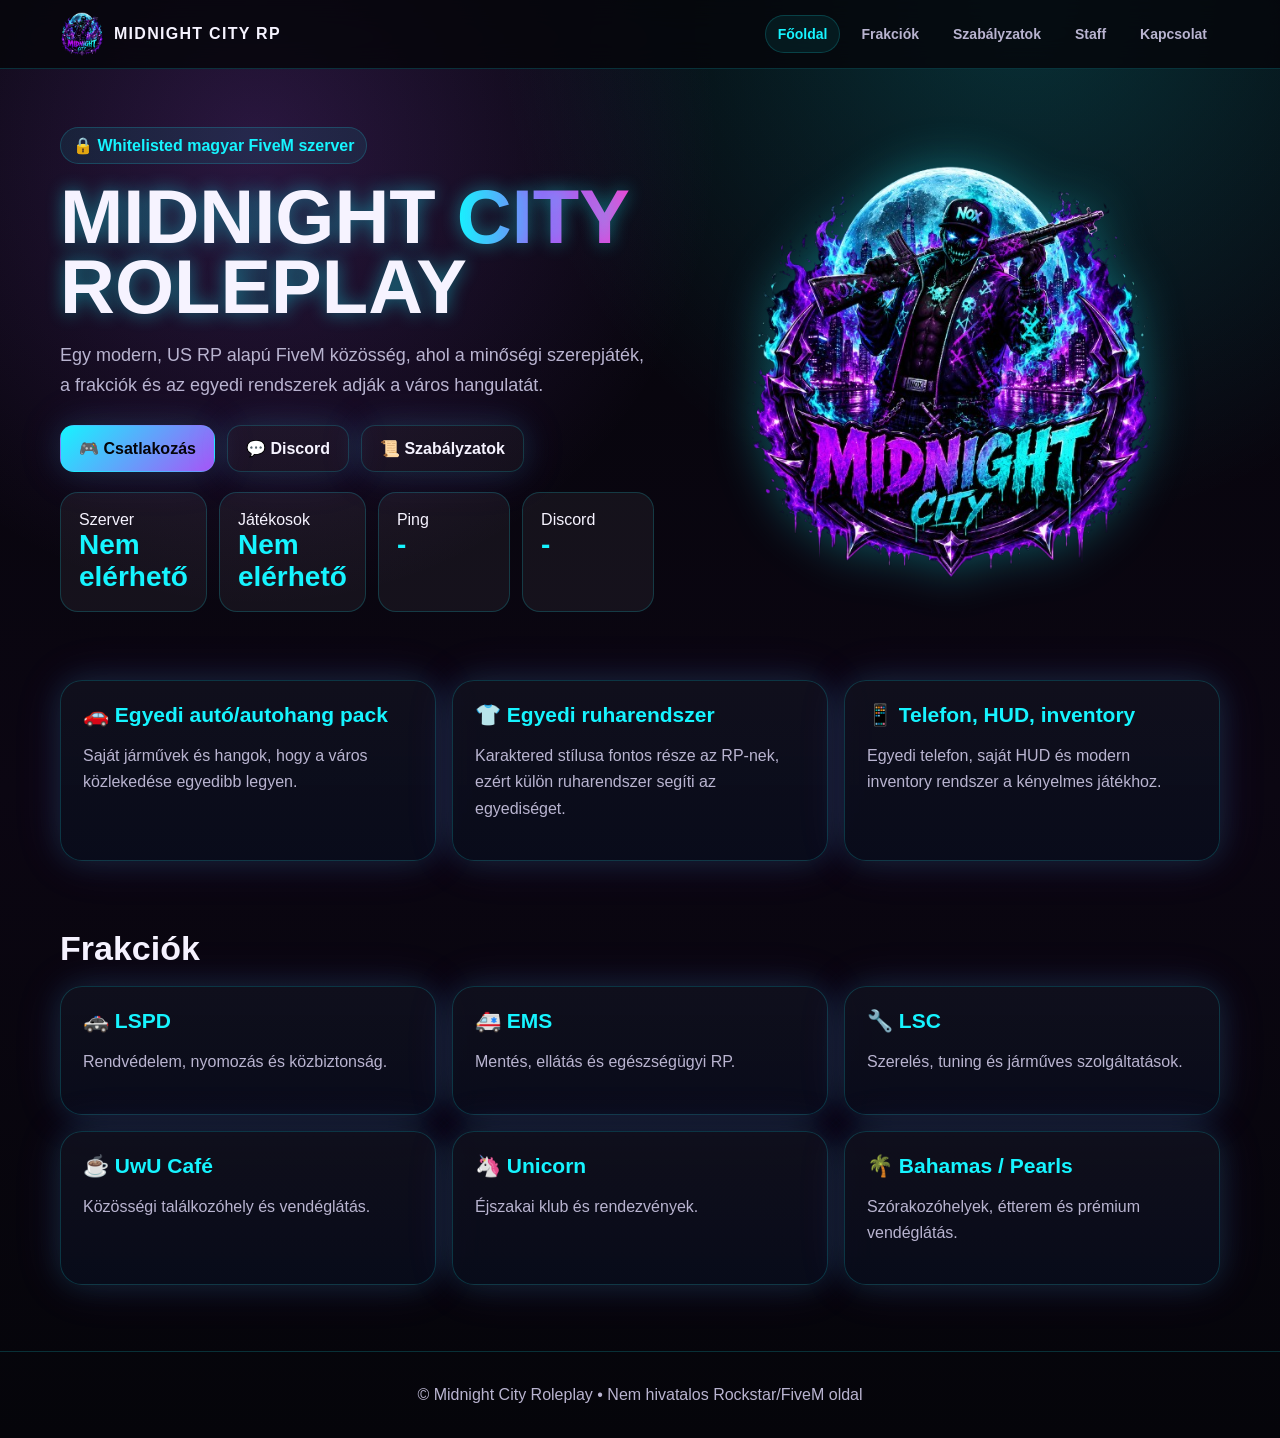
==== commit c380935c: "Add files via upload" ====
--- a/index.html
+++ b/index.html
@@ -1,129 +1 @@
-<!DOCTYPE html>
-<html lang="hu">
-<head>
-  <meta charset="UTF-8" />
-  <meta name="viewport" content="width=device-width, initial-scale=1.0" />
-  <title>Midnight City Roleplay</title>
-  <link rel="stylesheet" href="style.css" />
-</head>
-<body>
-  <header class="navbar">
-    <div class="brand">MIDNIGHT <span>CITY</span></div>
-    <nav>
-      <a href="#home">Főoldal</a>
-      <a href="#status">Státusz</a>
-      <a href="#factions">Frakciók</a>
-      <a href="#systems">Rendszerek</a>
-      <a href="#rules">Discord szabályzat</a>
-      <a href="szabalyzat.html">Szerver szabályzat</a>
-      <a href="#staff">Staff</a>
-    </nav>
-  </header>
-
-  <section id="home" class="hero compact-hero">
-    <div class="glow glow-1"></div>
-    <div class="glow glow-2"></div>
-    <div class="hero-content">
-      <img src="assets/logo.png" alt="Midnight City Logo" class="main-logo" />
-      <p class="subtitle">Whitelisted magyar FiveM Roleplay szerver • 128 slot • Egyedi rendszerek</p>
-      <div class="buttons">
-        <a class="btn primary" href="https://cfx.re/join/pga8o6y" target="_blank">Csatlakozás</a>
-        <a class="btn secondary" href="https://discord.gg/brA5VHSntq" target="_blank">Discord</a>
-      </div>
-    </div>
-  </section>
-
-  <section id="status" class="section">
-    <h2>Szerver státusz</h2>
-    <div class="status-grid">
-      <div class="status-card"><span class="dot online"></span><h3 id="server-status">Betöltés...</h3><p>Szerver állapot</p></div>
-      <div class="status-card"><h3 id="players">- / 128</h3><p>Online játékosok</p></div>
-      <div class="status-card"><h3 id="ping">- ms</h3><p>Ping / válaszidő</p></div>
-      <div class="status-card"><h3 id="discord-members">Discord</h3><p>Tag mutató később beköthető</p></div>
-    </div>
-  </section>
-
-  <section id="factions" class="section">
-    <h2>Frakciók</h2>
-    <div class="cards factions">
-      <div class="card"><h3>🚓 LSPD</h3><p>Rendvédelem, járőrözés, nyomozás és városi rendfenntartás.</p></div>
-      <div class="card"><h3>🚑 EMS</h3><p>Mentés, betegellátás, kórházi szolgálat és sürgősségi reagálás.</p></div>
-      <div class="card"><h3>🔧 LSC</h3><p>Járműjavítás, tuning, szerelés és egyedi átalakítások.</p></div>
-      <div class="card"><h3>☕ UwU Café</h3><p>Kávézó, közösségi találkozóhely, ételek és italok.</p></div>
-      <div class="card"><h3>🦄 Unicorn</h3><p>Éjszakai klub, rendezvények és városi szórakozás.</p></div>
-      <div class="card"><h3>🍽️ Pearls</h3><p>Elegáns étterem és bár exkluzív eseményekkel.</p></div>
-      <div class="card"><h3>🌴 Bahamas</h3><p>Partyk, koktélok és tengerparti klubhangulat.</p></div>
-    </div>
-  </section>
-
-  <section id="systems" class="section">
-    <h2>Egyedi rendszerek</h2>
-    <div class="cards systems">
-      <div class="card"><h3>🚗 Autó & hang pack</h3><p>Saját járművek és egyedi autóhangok.</p></div>
-      <div class="card"><h3>👕 Ruharendszer</h3><p>Egyedi öltözködési lehetőségek és karakterstílus.</p></div>
-      <div class="card"><h3>📱 Telefon</h3><p>Modern telefonrendszer a mindennapi RP-hez.</p></div>
-      <div class="card"><h3>🎯 HUD & Inventory</h3><p>Saját HUD és inventory rendszer a letisztult játékélményért.</p></div>
-      <div class="card"><h3>✅ Whitelist</h3><p>A szerver whitelisted, így rendezettebb és minőségibb RP vár.</p></div>
-      <div class="card"><h3>👥 128 Slot</h3><p>Stabil közösségi tér akár 128 játékos számára.</p></div>
-    </div>
-  </section>
-
-  <section id="rules" class="section rules">
-    <h2>Midnight City RP – Discord Szabályzat</h2>
-    <div class="rule-cards">
-      <div class="rule-card"><h3>1. Általános szabályok</h3><p>1.1. Minden tag köteles tisztelettel kommunikálni másokkal.</p><p>1.2. Tilos a sértegetés, zaklatás, fenyegetés vagy toxikus viselkedés.</p><p>1.3. A szerver használatával automatikusan elfogadod a szabályzatot.</p><p>1.4. A staff döntése végleges, vitás esetben kulturáltan lehet fellebbezni.</p></div>
-      <div class="rule-card"><h3>2. Chat szabályok</h3><p>2.1. Tilos a spam, flood és emote-spam.</p><p>2.2. Tilos a reklámozás engedély nélkül.</p><p>2.3. Maradj a megfelelő csatornában.</p><p>2.4. Tilos a trágár, rasszista vagy gyűlöletkeltő tartalom.</p></div>
-      <div class="rule-card"><h3>3. Voice chat szabályok</h3><p>3.1. Ne beszélj mások szavába.</p><p>3.2. Tilos hangtorzítóval zavarni másokat.</p><p>3.3. Ne játssz be hangos zenét vagy zajokat engedély nélkül.</p></div>
-      <div class="rule-card"><h3>4. Névhasználat</h3><p>4.1. Discord neved legyen azonosítható és kulturált.</p><p>4.2. RP-ben használj valósághű karakternevet.</p><p>4.3. Tilos sértő vagy troll név használata.</p></div>
-      <div class="rule-card"><h3>5. Staff és moderáció</h3><p>5.1. A staff tagok utasításait kötelező betartani.</p><p>5.2. Tilos a staff döntések nyilvános vitatása.</p><p>5.3. Probléma esetén ticket rendszer használata kötelező.</p></div>
-      <div class="rule-card"><h3>6. Büntetések</h3><p>6.1. Szabályszegés figyelmeztetést, némítást vagy kitiltást vonhat maga után.</p><p>6.2. Súlyos szabálysértés azonnali ban-t eredményezhet.</p><p>6.3. Ismételt szabálysértés súlyosabb következményekkel jár.</p></div>
-      <div class="rule-card"><h3>7. Egyéb</h3><p>7.1. Tilos bármilyen illegális vagy tiltott tartalom megosztása.</p><p>7.2. A szabályzat változhat, érdemes időnként ellenőrizni.</p><p>7.3. Ha bizonytalan vagy valamiben, kérdezz stafftól.</p></div>
-    </div>
-  </section>
-
-  <section class="section">
-    <h2>Szerver szabályzat</h2>
-    <div class="card wide-card">
-      <h3>📖 Teljes RP / frakció / report / rendőrségi / rablás szabályzat</h3>
-      <p>A részletes szerver szabályzat külön oldalon érhető el, hogy átláthatóbb és könnyebben olvasható legyen.</p>
-      <a class="btn primary" href="szabalyzat.html">Szerver szabályzat megnyitása</a>
-    </div>
-  </section>
-
-  <section id="staff" class="section staff-section">
-    <div>
-      <h2>Midnight City Staff</h2>
-      <p>A staff csapat célja, hogy korrekt, élvezetes és rendezett RP környezetet biztosítson minden játékosnak.</p>
-      <a class="btn primary" href="https://discord.gg/brA5VHSntq" target="_blank">Kapcsolat Discordon</a>
-    </div>
-    <img src="assets/staff-logo.png" alt="Midnight City Staff Logo" class="staff-logo" />
-  </section>
-
-  <footer>
-    <p>© 2026 Midnight City Roleplay • FiveM közösségi oldal</p>
-  </footer>
-
-  <script>
-    async function loadServerStatus() {
-      const started = performance.now();
-      try {
-        const res = await fetch('https://servers-frontend.fivem.net/api/servers/single/pga8o6y');
-        const pingMs = Math.round(performance.now() - started);
-        if (!res.ok) throw new Error('Nincs válasz');
-        const data = await res.json();
-        const clients = data?.Data?.clients ?? '-';
-        const maxClients = data?.Data?.sv_maxclients ?? 128;
-        document.getElementById('server-status').textContent = 'Online';
-        document.getElementById('players').textContent = `${clients} / ${maxClients}`;
-        document.getElementById('ping').textContent = `${pingMs} ms`;
-      } catch (e) {
-        document.getElementById('server-status').textContent = 'Nem elérhető';
-        document.getElementById('players').textContent = '- / 128';
-        document.getElementById('ping').textContent = '- ms';
-      }
-    }
-    loadServerStatus();
-    setInterval(loadServerStatus, 60000);
-  </script>
-</body>
-</html>
+<!doctype html><html lang="hu"><head><meta charset="utf-8"><meta name="viewport" content="width=device-width,initial-scale=1"><title>Midnight City Roleplay</title><link rel="stylesheet" href="css/style.css"></head><body><nav class="nav"><div class="wrap nav-inner"><a class="brand" href="index.html"><img src="assets/logo.png" alt="Midnight City logo"> MIDNIGHT CITY RP</a><div class="menu"><a class="active" href="index.html">Főoldal</a><a href="frakciok.html">Frakciók</a><a href="szabalyzat.html">Szabályzatok</a><a href="staff.html">Staff</a><a href="kapcsolat.html">Kapcsolat</a></div></div></nav><main><section class="hero"><div class="wrap hero-grid"><div><span class="tag">🔒 Whitelisted magyar FiveM szerver</span><h1 class="title">Midnight <span class="grad">City</span><br>Roleplay</h1><p class="lead">Egy modern, US RP alapú FiveM közösség, ahol a minőségi szerepjáték, a frakciók és az egyedi rendszerek adják a város hangulatát.</p><div class="actions"><a class="btn primary" href="https://cfx.re/join/pga8o6y">🎮 Csatlakozás</a><a class="btn" href="https://discord.gg/brA5VHSntq">💬 Discord</a><a class="btn" href="szabalyzat.html">📜 Szabályzatok</a></div><div class="stats"><div class="stat"><span>Szerver</span><b data-status>Betöltés...</b></div><div class="stat"><span>Játékosok</span><b data-players>-</b></div><div class="stat"><span>Ping</span><b data-ping>-</b></div><div class="stat"><span>Discord</span><b data-discord>-</b></div></div></div><div><img class="logo-main" src="assets/logo.png" alt="Midnight City Roleplay"></div></div></section><section class="section"><div class="wrap grid"><div class="card"><h3>🚗 Egyedi autó/autohang pack</h3><p>Saját járművek és hangok, hogy a város közlekedése egyedibb legyen.</p></div><div class="card"><h3>👕 Egyedi ruharendszer</h3><p>Karaktered stílusa fontos része az RP-nek, ezért külön ruharendszer segíti az egyediséget.</p></div><div class="card"><h3>📱 Telefon, HUD, inventory</h3><p>Egyedi telefon, saját HUD és modern inventory rendszer a kényelmes játékhoz.</p></div></div></section><section class="section"><div class="wrap"><h2>Frakciók</h2><div class="grid"><div class="card"><h3>🚓 LSPD</h3><p>Rendvédelem, nyomozás és közbiztonság.</p></div><div class="card"><h3>🚑 EMS</h3><p>Mentés, ellátás és egészségügyi RP.</p></div><div class="card"><h3>🔧 LSC</h3><p>Szerelés, tuning és járműves szolgáltatások.</p></div><div class="card"><h3>☕ UwU Café</h3><p>Közösségi találkozóhely és vendéglátás.</p></div><div class="card"><h3>🦄 Unicorn</h3><p>Éjszakai klub és rendezvények.</p></div><div class="card"><h3>🌴 Bahamas / Pearls</h3><p>Szórakozóhelyek, étterem és prémium vendéglátás.</p></div></div></div></section></main><footer class="footer"><div class="wrap">© Midnight City Roleplay • Nem hivatalos Rockstar/FiveM oldal</div></footer><script src="js/app.js"></script></body></html>
--- a/css/style.css
+++ b/css/style.css
@@ -0,0 +1 @@
+:root{--bg:#07070d;--panel:rgba(18,18,32,.78);--panel2:rgba(9,13,28,.88);--cyan:#16f4ff;--purple:#a855f7;--pink:#ff39d0;--text:#f6f3ff;--muted:#b9b4d0;--border:rgba(22,244,255,.18);--shadow:0 0 30px rgba(22,244,255,.12),0 0 50px rgba(168,85,247,.12)}*{box-sizing:border-box}html{scroll-behavior:smooth}body{margin:0;background:radial-gradient(circle at 20% 10%,rgba(168,85,247,.22),transparent 28%),radial-gradient(circle at 80% 0,rgba(22,244,255,.18),transparent 30%),linear-gradient(180deg,#05050a,#0b0612 55%,#05050a);color:var(--text);font-family:Inter,Arial,sans-serif;min-height:100vh}a{color:inherit;text-decoration:none}.wrap{width:min(1160px,92%);margin:auto}.nav{position:sticky;top:0;z-index:20;background:rgba(5,5,10,.82);backdrop-filter:blur(14px);border-bottom:1px solid var(--border)}.nav-inner{display:flex;align-items:center;justify-content:space-between;gap:16px;padding:12px 0}.brand{display:flex;align-items:center;gap:10px;font-weight:900;letter-spacing:.08em}.brand img{width:44px;height:44px;object-fit:contain}.menu{display:flex;gap:8px;flex-wrap:wrap;justify-content:flex-end}.menu a{padding:10px 12px;border:1px solid transparent;border-radius:999px;color:var(--muted);font-weight:700;font-size:14px}.menu a:hover,.menu a.active{color:var(--cyan);border-color:var(--border);background:rgba(22,244,255,.07)}.hero{padding:58px 0 34px}.hero-grid{display:grid;grid-template-columns:1.05fr .95fr;gap:28px;align-items:center}.logo-main{width:min(420px,100%);display:block;margin:auto;filter:drop-shadow(0 0 24px rgba(22,244,255,.34))}.tag{display:inline-flex;gap:8px;align-items:center;border:1px solid var(--border);background:rgba(22,244,255,.08);border-radius:999px;padding:8px 12px;color:var(--cyan);font-weight:800}.title{font-size:clamp(38px,7vw,76px);line-height:.92;margin:18px 0 14px;text-transform:uppercase;text-shadow:0 0 18px rgba(22,244,255,.45)}.grad{background:linear-gradient(90deg,var(--cyan),var(--purple),var(--pink));-webkit-background-clip:text;color:transparent}.lead{color:var(--muted);font-size:18px;line-height:1.7;max-width:680px}.actions{display:flex;flex-wrap:wrap;gap:12px;margin-top:24px}.btn{border:1px solid var(--border);border-radius:14px;padding:13px 18px;font-weight:900;background:rgba(255,255,255,.04);box-shadow:var(--shadow)}.btn.primary{background:linear-gradient(135deg,var(--cyan),var(--purple));color:#05050a}.btn:hover{transform:translateY(-2px)}.section{padding:34px 0}.section h2{font-size:34px;margin:0 0 18px}.grid{display:grid;grid-template-columns:repeat(3,1fr);gap:16px}.grid.two{grid-template-columns:repeat(2,1fr)}.card{background:linear-gradient(180deg,var(--panel),var(--panel2));border:1px solid var(--border);border-radius:22px;padding:22px;box-shadow:var(--shadow)}.card h3{margin:0 0 10px;color:var(--cyan);font-size:21px}.card p,.card li{color:var(--muted);line-height:1.65}.stats{display:grid;grid-template-columns:repeat(4,1fr);gap:12px;margin-top:20px}.stat{padding:18px;border-radius:18px;background:rgba(255,255,255,.05);border:1px solid var(--border)}.stat b{display:block;font-size:28px;color:var(--cyan)}.pill-row{display:flex;flex-wrap:wrap;gap:10px}.pill{border:1px solid rgba(168,85,247,.3);background:rgba(168,85,247,.12);padding:10px 12px;border-radius:999px;color:#eee}.rules-layout{display:grid;grid-template-columns:280px 1fr;gap:18px;align-items:start}.side{position:sticky;top:86px}.side a{display:block;padding:12px 14px;margin-bottom:8px;border-radius:14px;background:rgba(255,255,255,.04);border:1px solid transparent;color:var(--muted);font-weight:800}.side a:hover,.side a.active{color:var(--cyan);border-color:var(--border)}.rule-block{margin-bottom:18px}.rule-block h3{color:var(--cyan);margin:0 0 12px}.rule-block ul{margin:0;padding-left:20px}.footer{padding:34px 0;border-top:1px solid var(--border);color:var(--muted);text-align:center;margin-top:32px}@media(max-width:860px){.hero-grid,.grid,.grid.two,.stats,.rules-layout{grid-template-columns:1fr}.side{position:static}.menu{display:none}.title{font-size:42px}.hero{padding-top:32px}}
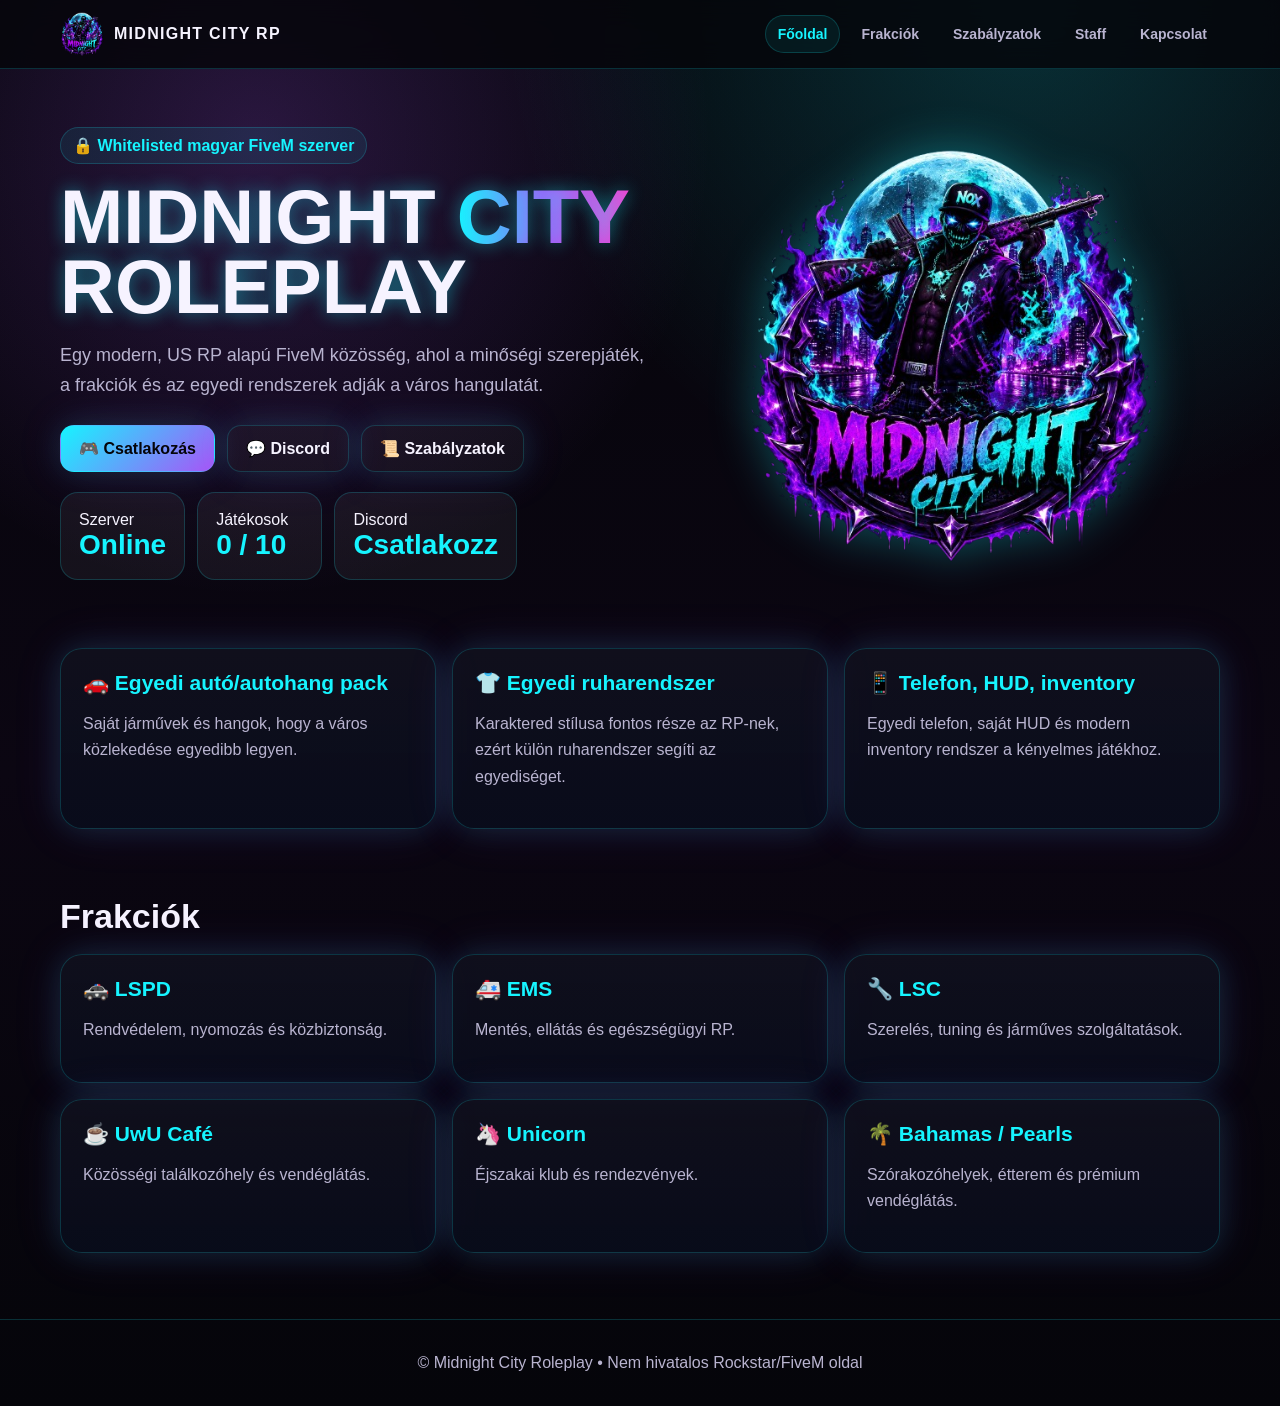
==== commit fc632d5a: "Add files via upload" ====
--- a/index.html
+++ b/index.html
@@ -1 +1 @@
-<!doctype html><html lang="hu"><head><meta charset="utf-8"><meta name="viewport" content="width=device-width,initial-scale=1"><title>Midnight City Roleplay</title><link rel="stylesheet" href="css/style.css"></head><body><nav class="nav"><div class="wrap nav-inner"><a class="brand" href="index.html"><img src="assets/logo.png" alt="Midnight City logo"> MIDNIGHT CITY RP</a><div class="menu"><a class="active" href="index.html">Főoldal</a><a href="frakciok.html">Frakciók</a><a href="szabalyzat.html">Szabályzatok</a><a href="staff.html">Staff</a><a href="kapcsolat.html">Kapcsolat</a></div></div></nav><main><section class="hero"><div class="wrap hero-grid"><div><span class="tag">🔒 Whitelisted magyar FiveM szerver</span><h1 class="title">Midnight <span class="grad">City</span><br>Roleplay</h1><p class="lead">Egy modern, US RP alapú FiveM közösség, ahol a minőségi szerepjáték, a frakciók és az egyedi rendszerek adják a város hangulatát.</p><div class="actions"><a class="btn primary" href="https://cfx.re/join/pga8o6y">🎮 Csatlakozás</a><a class="btn" href="https://discord.gg/brA5VHSntq">💬 Discord</a><a class="btn" href="szabalyzat.html">📜 Szabályzatok</a></div><div class="stats"><div class="stat"><span>Szerver</span><b data-status>Betöltés...</b></div><div class="stat"><span>Játékosok</span><b data-players>-</b></div><div class="stat"><span>Ping</span><b data-ping>-</b></div><div class="stat"><span>Discord</span><b data-discord>-</b></div></div></div><div><img class="logo-main" src="assets/logo.png" alt="Midnight City Roleplay"></div></div></section><section class="section"><div class="wrap grid"><div class="card"><h3>🚗 Egyedi autó/autohang pack</h3><p>Saját járművek és hangok, hogy a város közlekedése egyedibb legyen.</p></div><div class="card"><h3>👕 Egyedi ruharendszer</h3><p>Karaktered stílusa fontos része az RP-nek, ezért külön ruharendszer segíti az egyediséget.</p></div><div class="card"><h3>📱 Telefon, HUD, inventory</h3><p>Egyedi telefon, saját HUD és modern inventory rendszer a kényelmes játékhoz.</p></div></div></section><section class="section"><div class="wrap"><h2>Frakciók</h2><div class="grid"><div class="card"><h3>🚓 LSPD</h3><p>Rendvédelem, nyomozás és közbiztonság.</p></div><div class="card"><h3>🚑 EMS</h3><p>Mentés, ellátás és egészségügyi RP.</p></div><div class="card"><h3>🔧 LSC</h3><p>Szerelés, tuning és járműves szolgáltatások.</p></div><div class="card"><h3>☕ UwU Café</h3><p>Közösségi találkozóhely és vendéglátás.</p></div><div class="card"><h3>🦄 Unicorn</h3><p>Éjszakai klub és rendezvények.</p></div><div class="card"><h3>🌴 Bahamas / Pearls</h3><p>Szórakozóhelyek, étterem és prémium vendéglátás.</p></div></div></div></section></main><footer class="footer"><div class="wrap">© Midnight City Roleplay • Nem hivatalos Rockstar/FiveM oldal</div></footer><script src="js/app.js"></script></body></html>
+<!doctype html><html lang="hu"><head><meta charset="utf-8"><meta name="viewport" content="width=device-width,initial-scale=1"><title>Midnight City Roleplay</title><link rel="stylesheet" href="css/style.css"></head><body><nav class="nav"><div class="wrap nav-inner"><a class="brand" href="index.html"><img src="assets/logo.png" alt="Midnight City logo"> MIDNIGHT CITY RP</a><div class="menu"><a class="active" href="index.html">Főoldal</a><a href="frakciok.html">Frakciók</a><a href="szabalyzat.html">Szabályzatok</a><a href="staff.html">Staff</a><a href="kapcsolat.html">Kapcsolat</a></div></div></nav><main><section class="hero"><div class="wrap hero-grid"><div><span class="tag">🔒 Whitelisted magyar FiveM szerver</span><h1 class="title">Midnight <span class="grad">City</span><br>Roleplay</h1><p class="lead">Egy modern, US RP alapú FiveM közösség, ahol a minőségi szerepjáték, a frakciók és az egyedi rendszerek adják a város hangulatát.</p><div class="actions"><a class="btn primary" href="https://cfx.re/join/pga8o6y">🎮 Csatlakozás</a><a class="btn" href="https://discord.gg/brA5VHSntq">💬 Discord</a><a class="btn" href="szabalyzat.html">📜 Szabályzatok</a></div><div class="stats"><div class="stat"><span>Szerver</span><b data-status>Betöltés...</b></div><div class="stat"><span>Játékosok</span><b data-players>-</b></div><div class="stat"><span>Discord</span><b data-discord>-</b></div></div></div><div><img class="logo-main" src="assets/logo.png" alt="Midnight City Roleplay"></div></div></section><section class="section"><div class="wrap grid"><div class="card"><h3>🚗 Egyedi autó/autohang pack</h3><p>Saját járművek és hangok, hogy a város közlekedése egyedibb legyen.</p></div><div class="card"><h3>👕 Egyedi ruharendszer</h3><p>Karaktered stílusa fontos része az RP-nek, ezért külön ruharendszer segíti az egyediséget.</p></div><div class="card"><h3>📱 Telefon, HUD, inventory</h3><p>Egyedi telefon, saját HUD és modern inventory rendszer a kényelmes játékhoz.</p></div></div></section><section class="section"><div class="wrap"><h2>Frakciók</h2><div class="grid"><div class="card"><h3>🚓 LSPD</h3><p>Rendvédelem, nyomozás és közbiztonság.</p></div><div class="card"><h3>🚑 EMS</h3><p>Mentés, ellátás és egészségügyi RP.</p></div><div class="card"><h3>🔧 LSC</h3><p>Szerelés, tuning és járműves szolgáltatások.</p></div><div class="card"><h3>☕ UwU Café</h3><p>Közösségi találkozóhely és vendéglátás.</p></div><div class="card"><h3>🦄 Unicorn</h3><p>Éjszakai klub és rendezvények.</p></div><div class="card"><h3>🌴 Bahamas / Pearls</h3><p>Szórakozóhelyek, étterem és prémium vendéglátás.</p></div></div></div></section></main><footer class="footer"><div class="wrap">© Midnight City Roleplay • Nem hivatalos Rockstar/FiveM oldal</div></footer><script src="js/app.js"></script></body></html>
